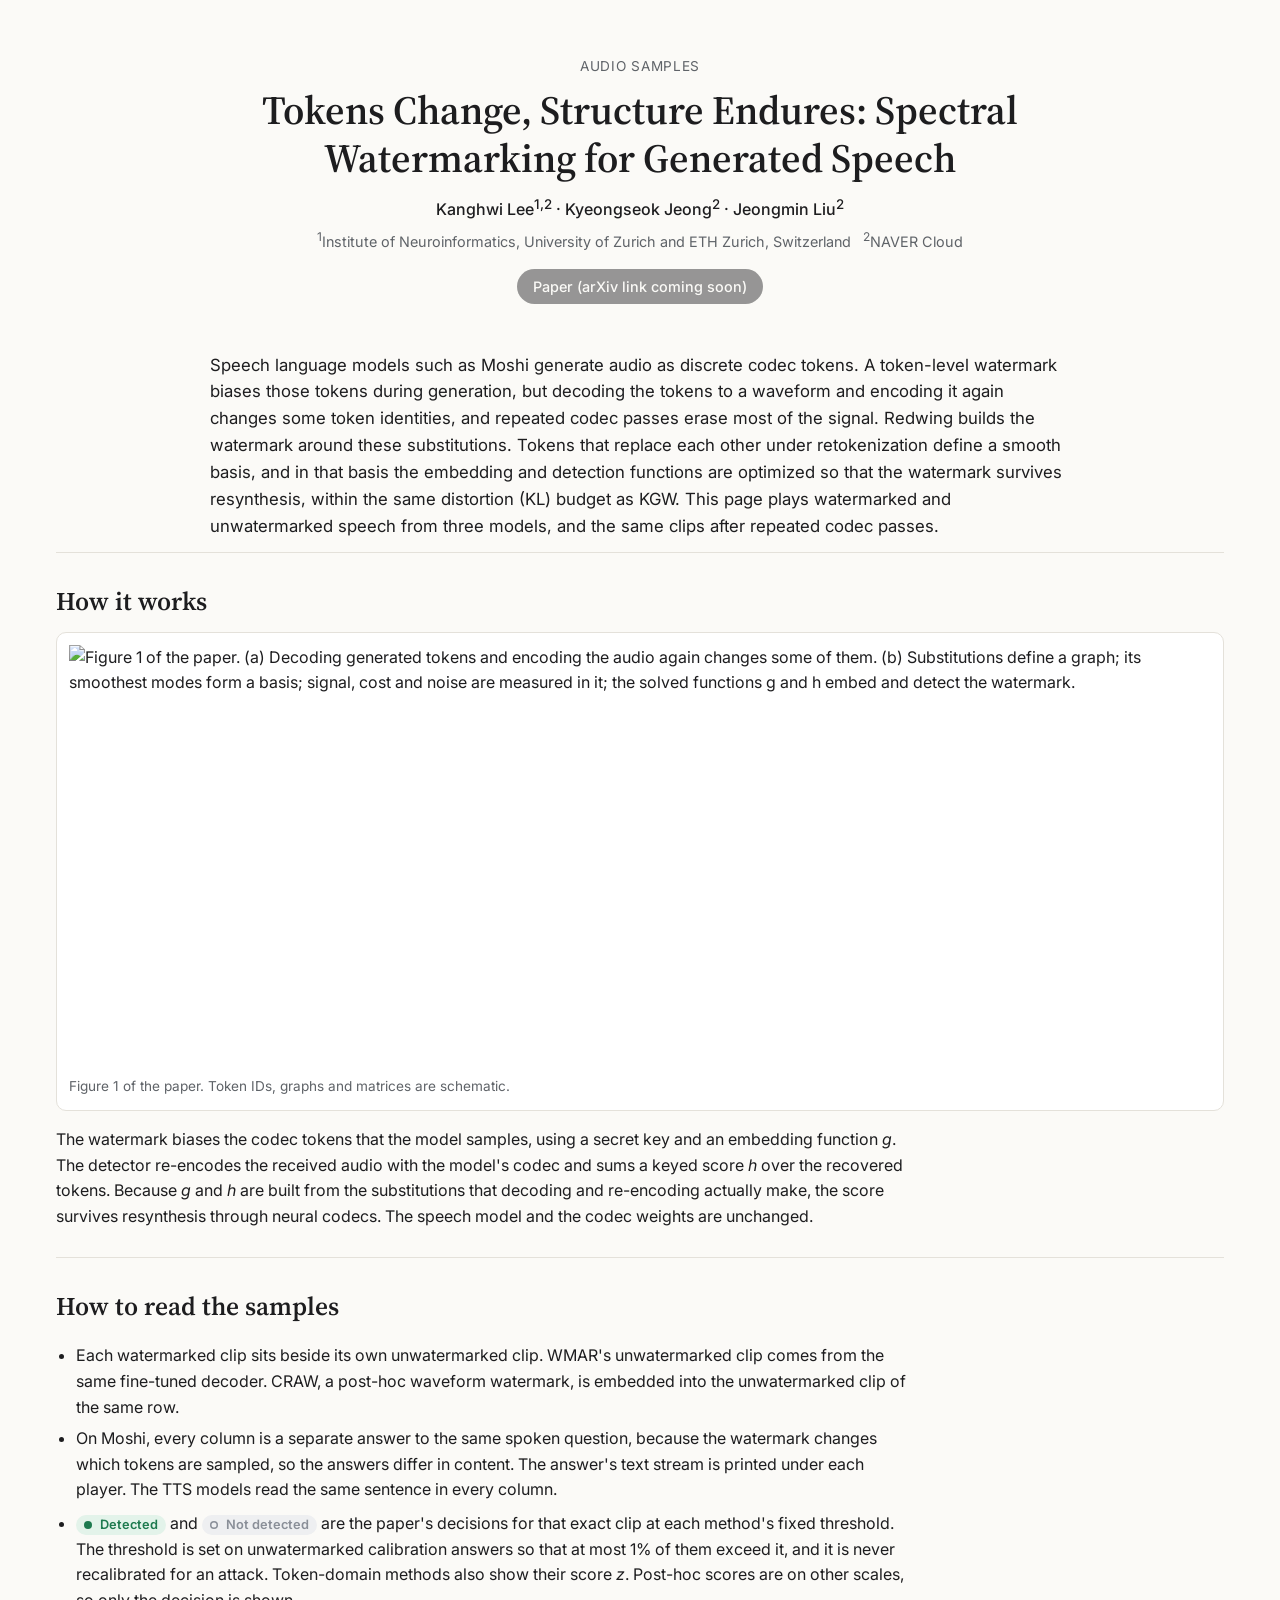
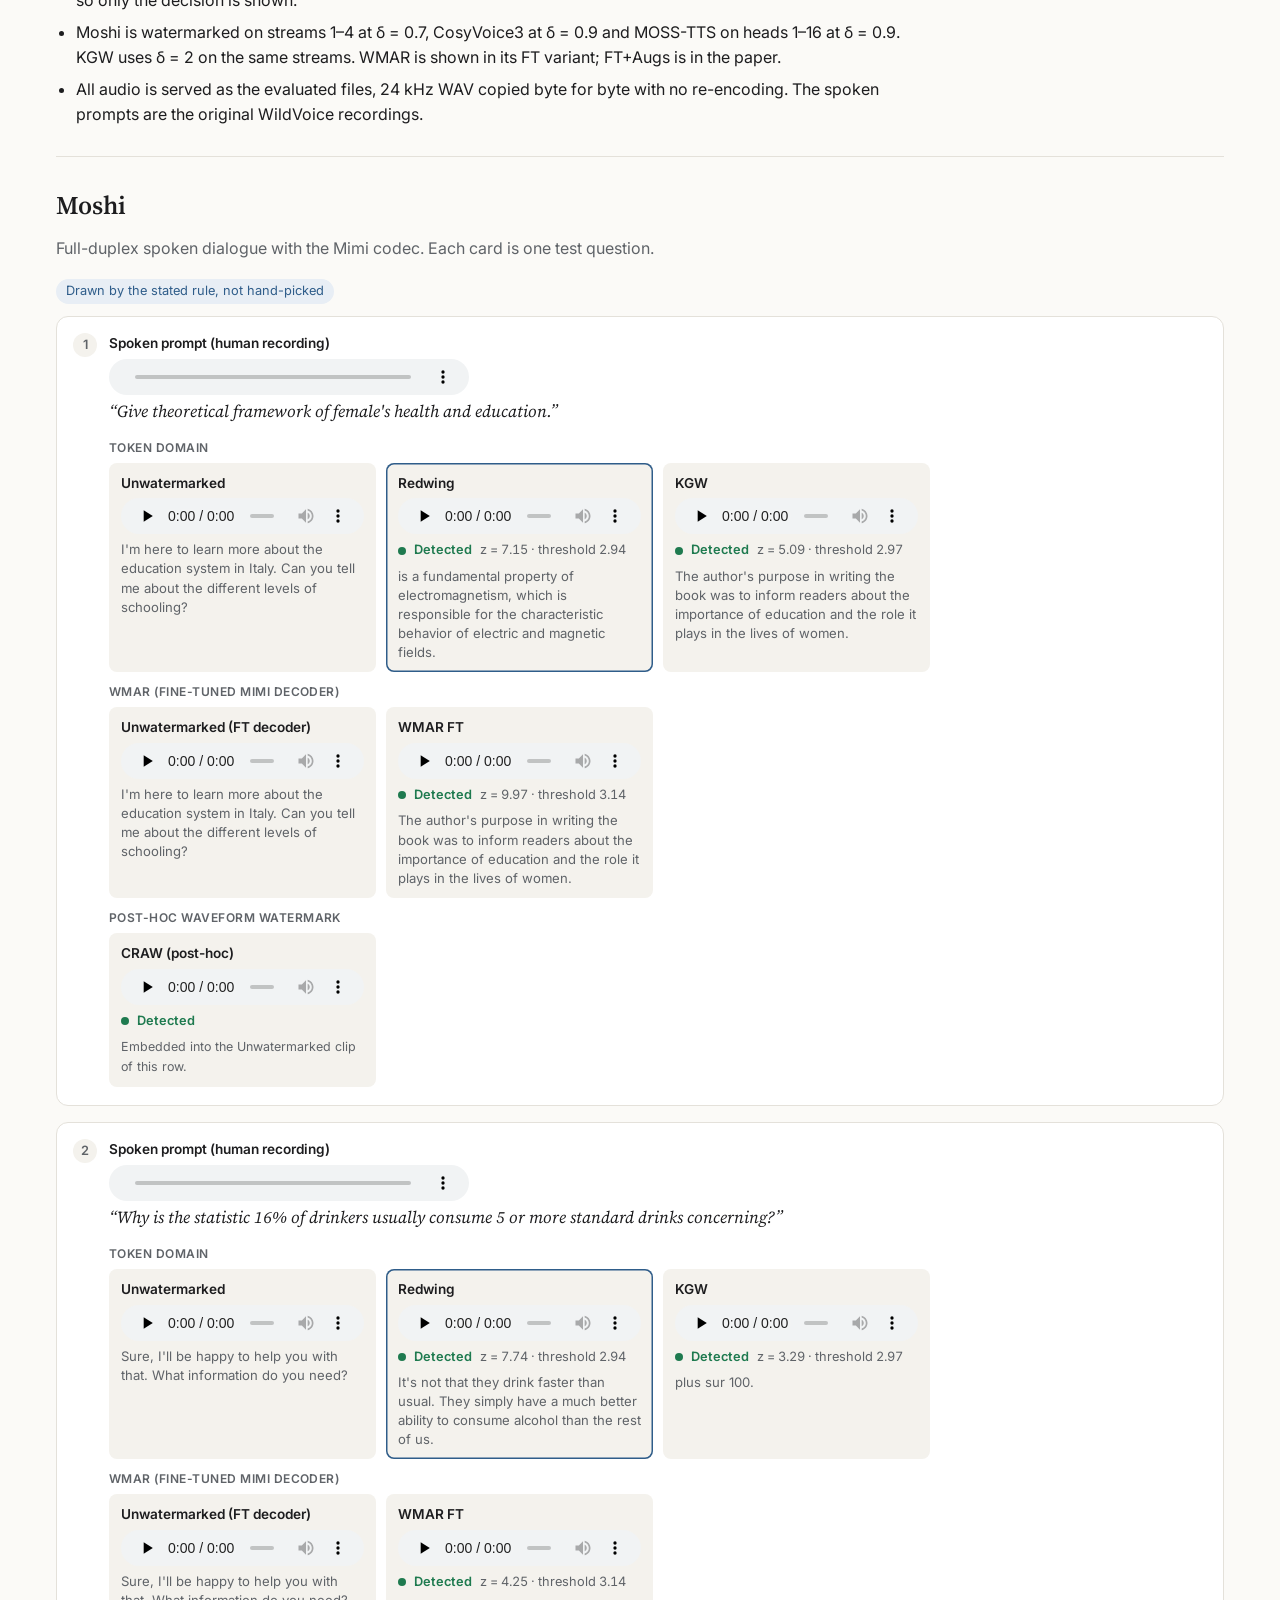
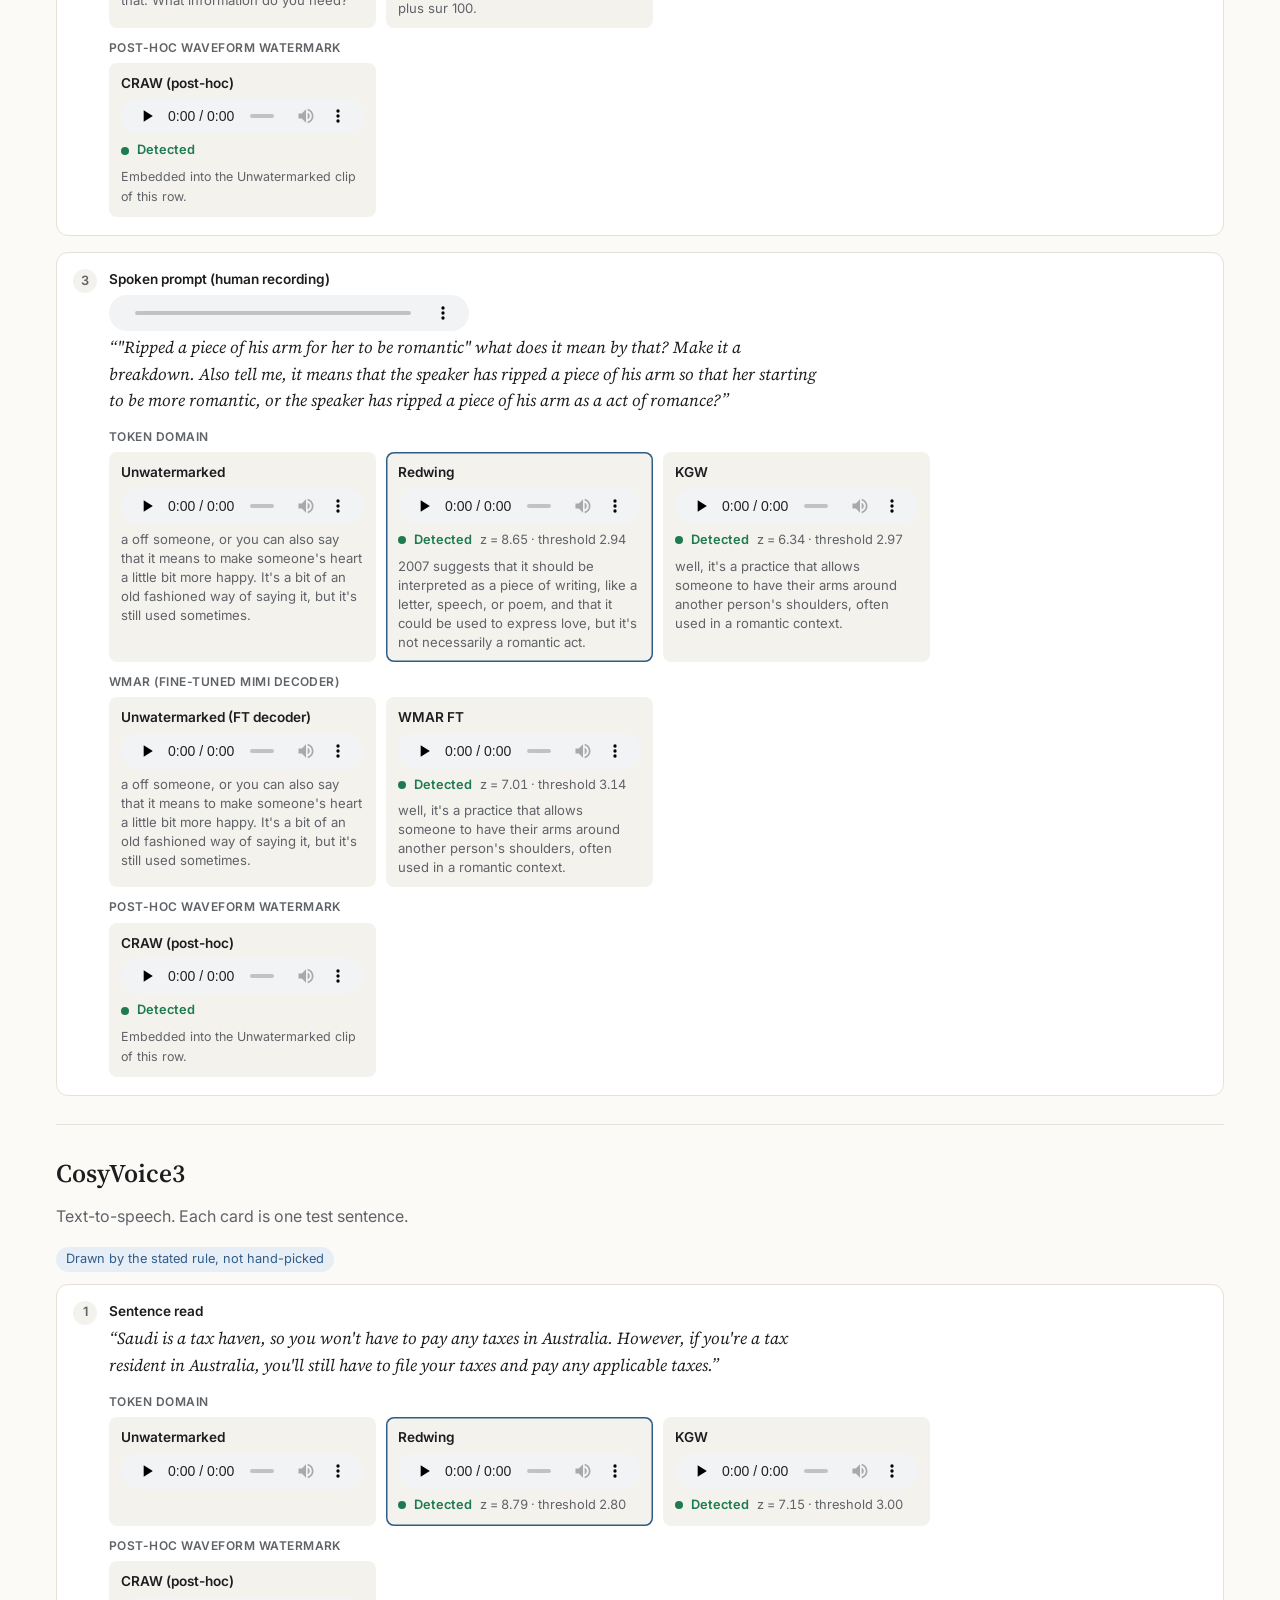
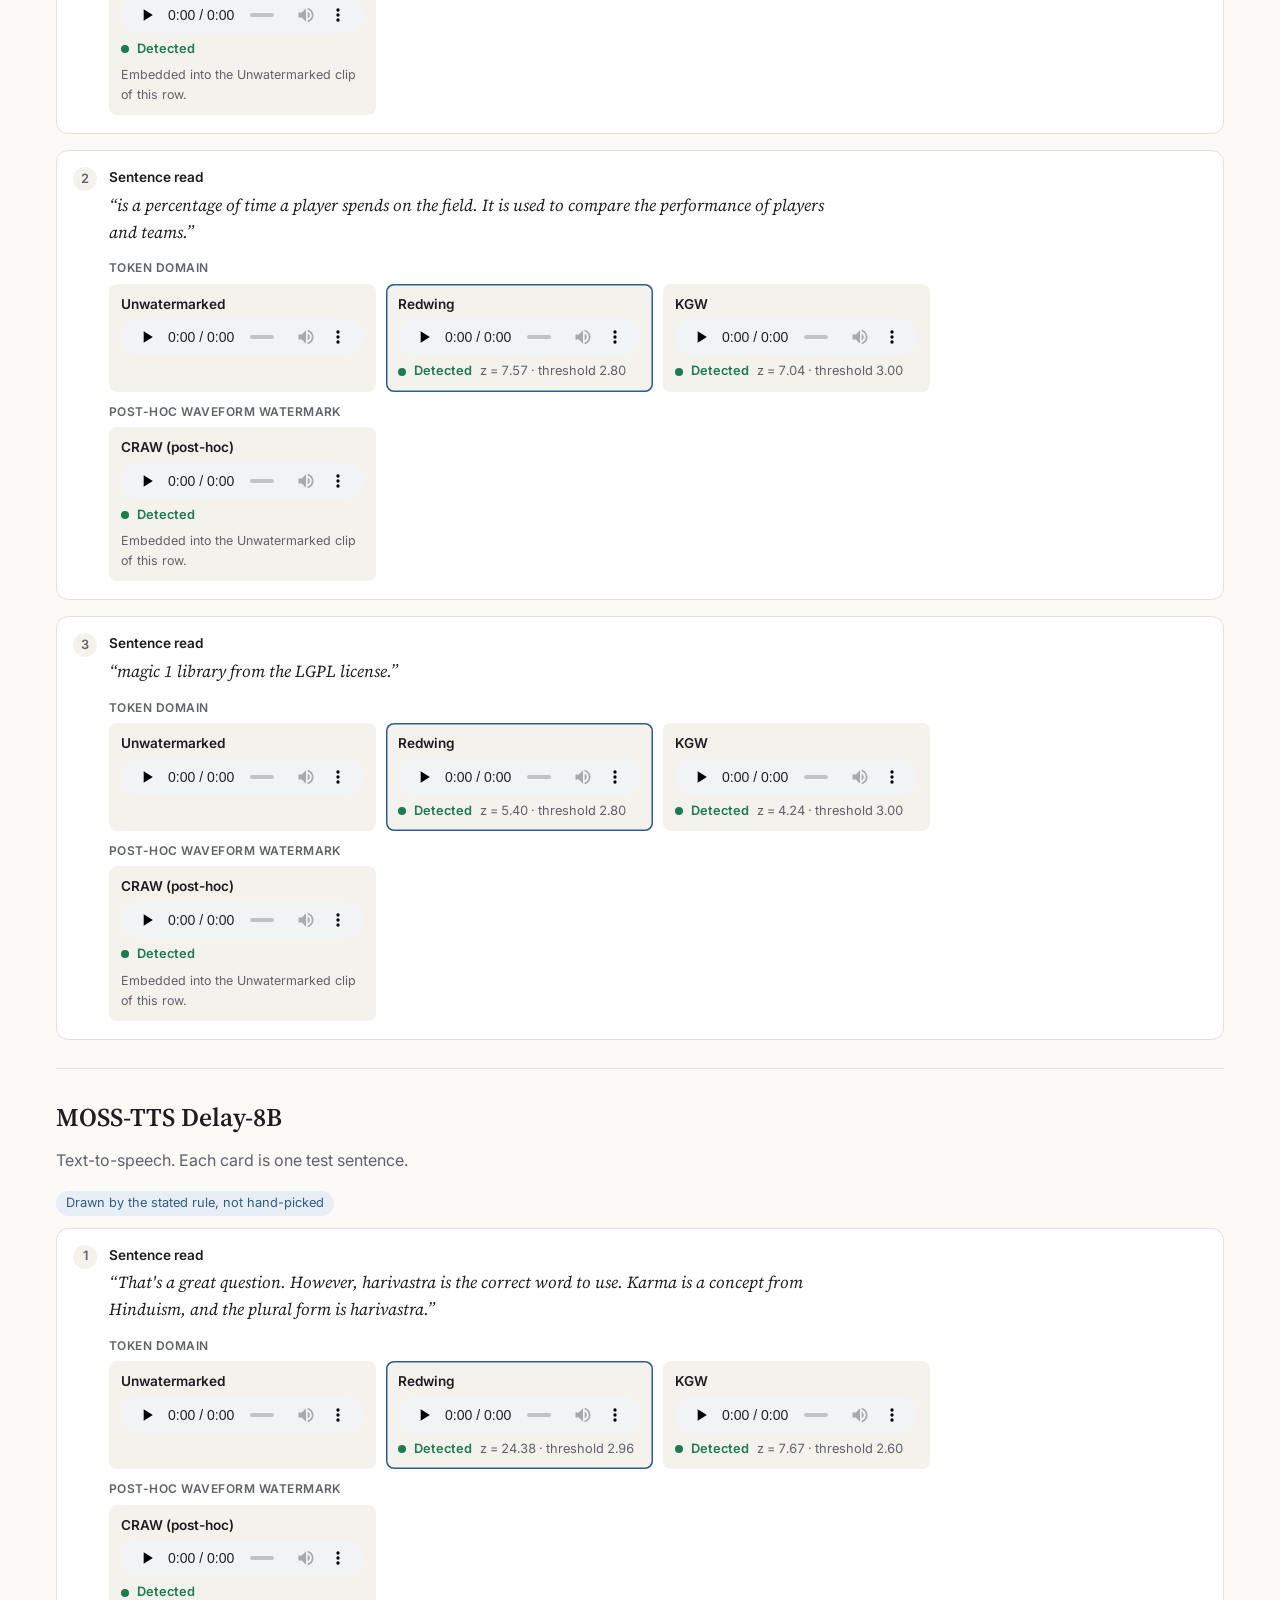
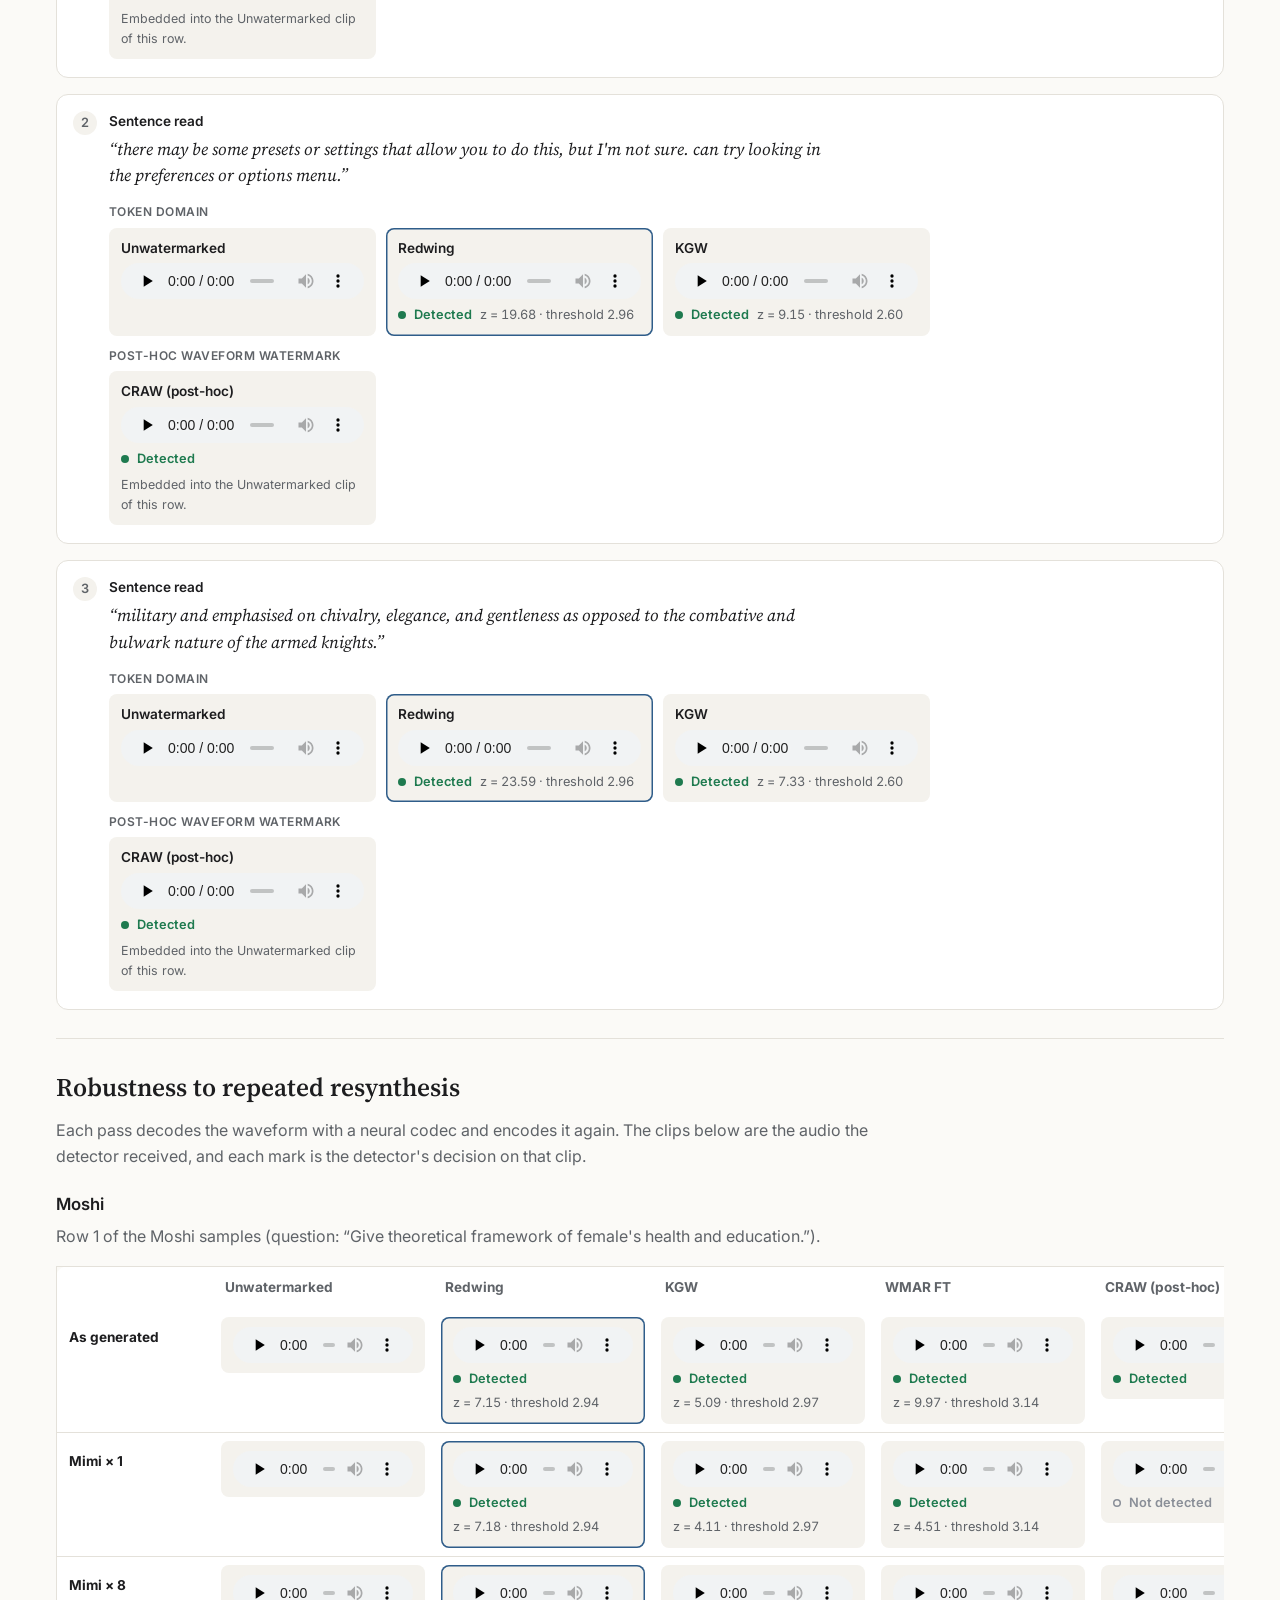
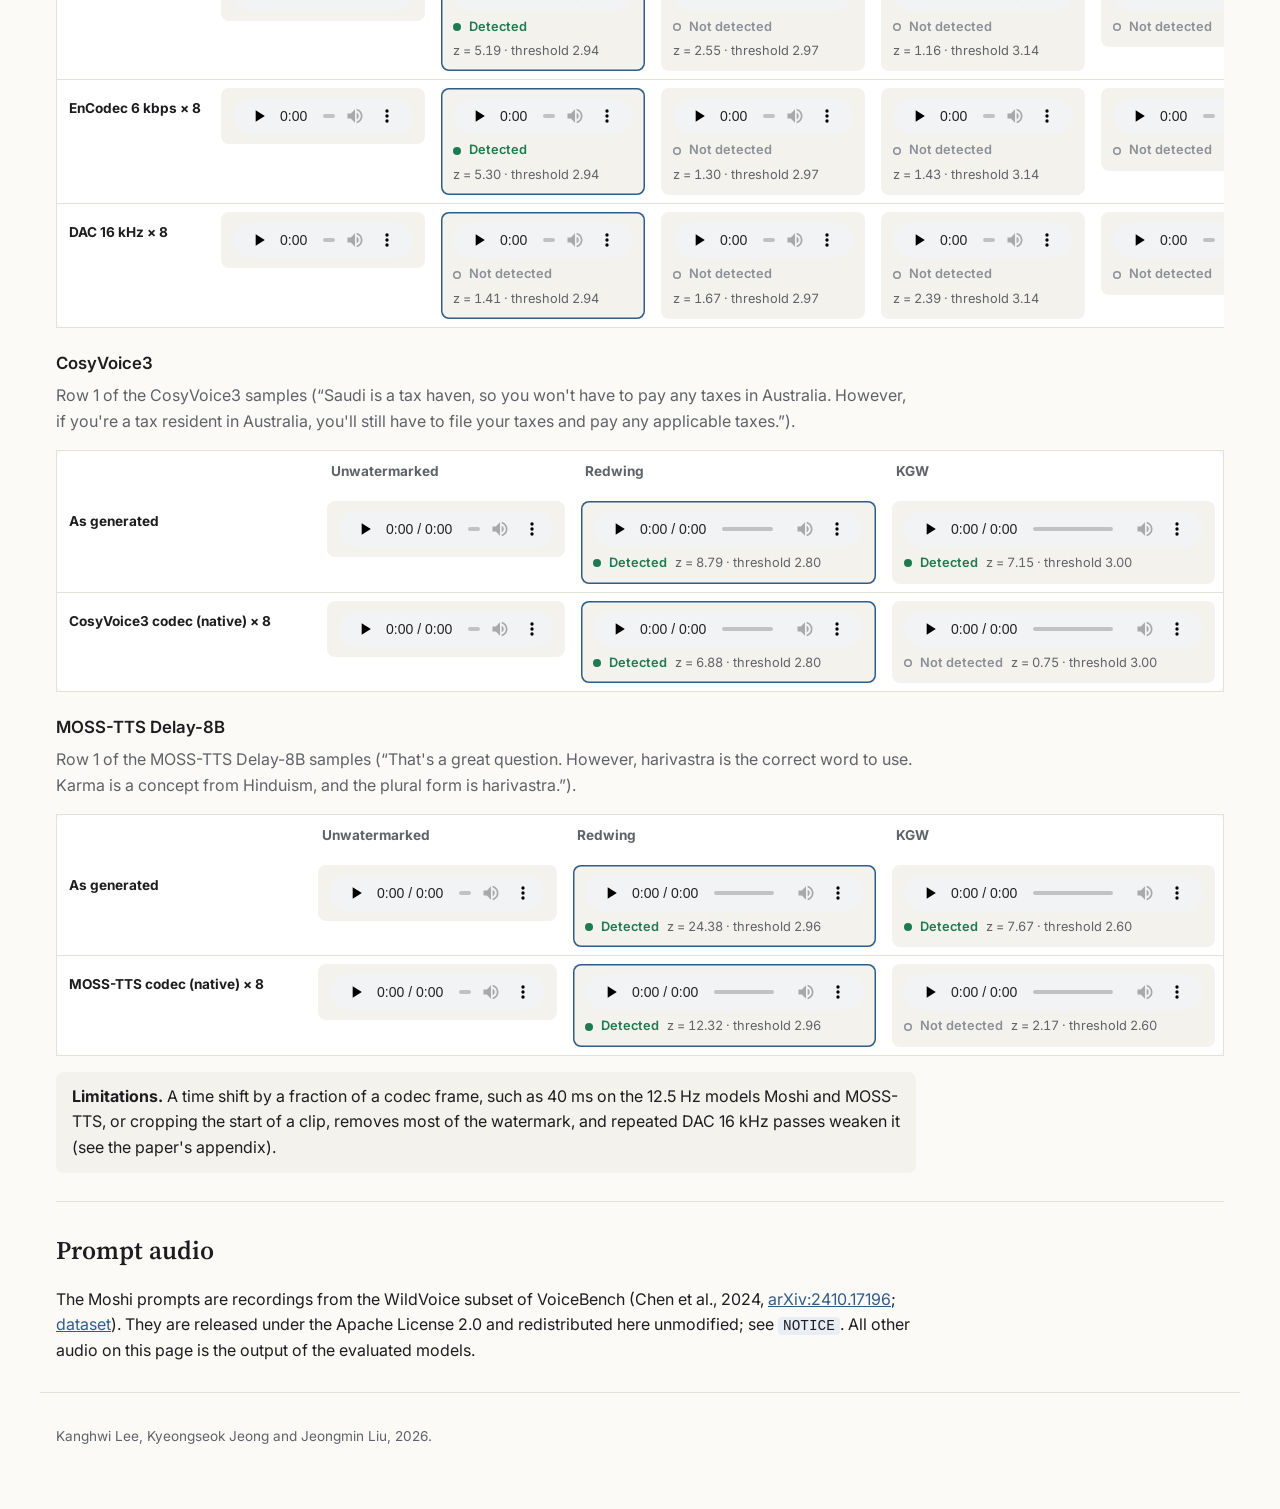
==== index.html @ fb4c5d81 "Add files via upload" ====
<!DOCTYPE html>
<html lang="en">
<head>
<meta charset="utf-8">
<meta name="viewport" content="width=device-width, initial-scale=1">
<title>Redwing Audio Samples</title>
<meta name="description" content="Audio samples for Redwing, a token-level watermark for generated speech that survives retokenization.">
<link rel="preconnect" href="https://fonts.googleapis.com">
<link href="https://fonts.googleapis.com/css2?family=Source+Serif+4:opsz,wght@8..60,400;8..60,600&family=Inter:wght@400;500;600&display=swap" rel="stylesheet">
<link rel="stylesheet" href="style.css">
</head>
<body>
<header class="hero">
  <p class="venue">Audio samples</p>
  <h1>Tokens Change, Structure Endures: Spectral Watermarking for Generated Speech</h1>
  <p class="authors">Kanghwi Lee<sup>1,2</sup> · Kyeongseok Jeong<sup>2</sup> · Jeongmin Liu<sup>2</sup></p>
  <p class="affil"><sup>1</sup>Institute of Neuroinformatics, University of Zurich and ETH Zurich, Switzerland &nbsp; <sup>2</sup>NAVER Cloud</p>
  <nav class="links"><span class="btn disabled">Paper (arXiv link coming soon)</span></nav>
</header>

<main>
<section id="summary">
  <p class="summary">Speech language models such as Moshi generate audio as discrete codec tokens. A token-level watermark
  biases those tokens during generation, but decoding the tokens to a waveform and encoding it again changes some token
  identities, and repeated codec passes erase most of the signal. Redwing builds the watermark around these
  substitutions. Tokens that replace each other under retokenization define a smooth basis, and in that basis the embedding
  and detection functions are optimized so that the watermark survives resynthesis, within the same distortion (KL) budget as KGW.
  This page plays watermarked and unwatermarked speech from three models, and the same clips after repeated codec passes.</p>
</section>

<section id="how">
  <h2>How it works</h2>
  <figure class="fig">
    <img src="assets/overview.png" alt="Figure 1 of the paper. (a) Decoding generated tokens and encoding the audio again changes some of them. (b) Substitutions define a graph; its smoothest modes form a basis; signal, cost and noise are measured in it; the solved functions g and h embed and detect the watermark." width="2200" height="820">
    <figcaption>Figure 1 of the paper. Token IDs, graphs and matrices are schematic.</figcaption>
  </figure>
  <p>The watermark biases the codec tokens that the model samples, using a secret key and an embedding function <i>g</i>. The
  detector re-encodes the received audio with the model's codec and sums a keyed score <i>h</i> over the recovered tokens.
  Because <i>g</i> and <i>h</i> are built from the substitutions that decoding and re-encoding actually make, the score
  survives resynthesis through neural codecs. The speech model and the codec weights are unchanged.</p>
</section>

<section id="listen">
  <h2>How to read the samples</h2>
  <ul class="notes">
    <li>Each watermarked clip sits beside its own unwatermarked clip. WMAR's unwatermarked clip comes from the same
      fine-tuned decoder. CRAW, a post-hoc waveform watermark, is embedded into the unwatermarked clip of the same row.</li>
    <li>On Moshi, every column is a separate answer to the same spoken question, because the watermark changes which tokens
      are sampled, so the answers differ in content. The answer's text stream is printed under each player. The TTS models
      read the same sentence in every column.</li>
    <li><span class="mark yes inline"><span class="dot"></span>Detected</span> and
      <span class="mark no inline"><span class="dot"></span>Not detected</span> are the paper's decisions for that exact
      clip at each method's fixed threshold. The threshold is set on unwatermarked calibration answers so that at most 1% of
      them exceed it, and it is never recalibrated for an attack. Token-domain methods also show their score <i>z</i>.
      Post-hoc scores are on other scales, so only the decision is shown.</li>
    <li>Moshi is watermarked on streams 1–4 at δ = 0.7, CosyVoice3 at δ = 0.9 and MOSS-TTS on heads 1–16 at δ = 0.9. KGW
      uses δ = 2 on the same streams. WMAR is shown in its FT variant; FT+Augs is in the paper.</li>
    <li>All audio is served as the evaluated files, 24 kHz WAV copied byte for byte with no re-encoding. The spoken prompts
      are the original WildVoice recordings.</li>
  </ul>
</section>

<section id="moshi">
  <h2>Moshi</h2>
  <p class="lede">Full-duplex spoken dialogue with the Mimi codec. Each card is one test question.</p>
  <span class="pick">Drawn by the stated rule, not hand-picked</span><article class="card"><div class="rowno">1</div><div class="prompt"><div class="lab">Spoken prompt (human recording)</div><audio controls preload="none" src="audio/prompts/wildvoice_0955.wav"></audio><p class="q">“Give theoretical framework of female&#x27;s health and education.”</p></div><div class="group"><div class="gname">Token domain</div><div class="tiles"><div class="tile null"><div class="lab">Unwatermarked</div><audio controls preload="none" src="audio/moshi/wildvoice_0955/clean/null.wav"></audio><p class="said">I&#x27;m here to learn more about the education system in Italy. Can you tell me about the different levels of schooling?</p></div><div class="tile ours"><div class="lab">Redwing</div><audio controls preload="none" src="audio/moshi/wildvoice_0955/clean/ours.wav"></audio><div class="mark yes"><span class="dot"></span>Detected<span class="z">z = 7.15 · threshold 2.94</span></div><p class="said">is a fundamental property of electromagnetism, which is responsible for the characteristic behavior of electric and magnetic fields.</p></div><div class="tile kgw"><div class="lab">KGW</div><audio controls preload="none" src="audio/moshi/wildvoice_0955/clean/kgw.wav"></audio><div class="mark yes"><span class="dot"></span>Detected<span class="z">z = 5.09 · threshold 2.97</span></div><p class="said">The author&#x27;s purpose in writing the book was to inform readers about the importance of education and the role it plays in the lives of women.</p></div></div></div><div class="group"><div class="gname">WMAR (fine-tuned Mimi decoder)</div><div class="tiles"><div class="tile null_wmar"><div class="lab">Unwatermarked (FT decoder)</div><audio controls preload="none" src="audio/moshi/wildvoice_0955/clean/null_wmar.wav"></audio><p class="said">I&#x27;m here to learn more about the education system in Italy. Can you tell me about the different levels of schooling?</p></div><div class="tile wmar"><div class="lab">WMAR FT</div><audio controls preload="none" src="audio/moshi/wildvoice_0955/clean/wmar.wav"></audio><div class="mark yes"><span class="dot"></span>Detected<span class="z">z = 9.97 · threshold 3.14</span></div><p class="said">The author&#x27;s purpose in writing the book was to inform readers about the importance of education and the role it plays in the lives of women.</p></div></div></div><div class="group"><div class="gname">Post-hoc waveform watermark</div><div class="tiles"><div class="tile craw"><div class="lab">CRAW (post-hoc)</div><audio controls preload="none" src="audio/moshi/wildvoice_0955/clean/craw.wav"></audio><div class="mark yes"><span class="dot"></span>Detected</div><p class="note">Embedded into the Unwatermarked clip of this row.</p></div></div></div></article><article class="card"><div class="rowno">2</div><div class="prompt"><div class="lab">Spoken prompt (human recording)</div><audio controls preload="none" src="audio/prompts/wildvoice_0866.wav"></audio><p class="q">“Why is the statistic 16% of drinkers usually consume 5 or more standard drinks concerning?”</p></div><div class="group"><div class="gname">Token domain</div><div class="tiles"><div class="tile null"><div class="lab">Unwatermarked</div><audio controls preload="none" src="audio/moshi/wildvoice_0866/clean/null.wav"></audio><p class="said">Sure, I&#x27;ll be happy to help you with that. What information do you need?</p></div><div class="tile ours"><div class="lab">Redwing</div><audio controls preload="none" src="audio/moshi/wildvoice_0866/clean/ours.wav"></audio><div class="mark yes"><span class="dot"></span>Detected<span class="z">z = 7.74 · threshold 2.94</span></div><p class="said">It&#x27;s not that they drink faster than usual. They simply have a much better ability to consume alcohol than the rest of us.</p></div><div class="tile kgw"><div class="lab">KGW</div><audio controls preload="none" src="audio/moshi/wildvoice_0866/clean/kgw.wav"></audio><div class="mark yes"><span class="dot"></span>Detected<span class="z">z = 3.29 · threshold 2.97</span></div><p class="said">plus sur 100.</p></div></div></div><div class="group"><div class="gname">WMAR (fine-tuned Mimi decoder)</div><div class="tiles"><div class="tile null_wmar"><div class="lab">Unwatermarked (FT decoder)</div><audio controls preload="none" src="audio/moshi/wildvoice_0866/clean/null_wmar.wav"></audio><p class="said">Sure, I&#x27;ll be happy to help you with that. What information do you need?</p></div><div class="tile wmar"><div class="lab">WMAR FT</div><audio controls preload="none" src="audio/moshi/wildvoice_0866/clean/wmar.wav"></audio><div class="mark yes"><span class="dot"></span>Detected<span class="z">z = 4.25 · threshold 3.14</span></div><p class="said">plus sur 100.</p></div></div></div><div class="group"><div class="gname">Post-hoc waveform watermark</div><div class="tiles"><div class="tile craw"><div class="lab">CRAW (post-hoc)</div><audio controls preload="none" src="audio/moshi/wildvoice_0866/clean/craw.wav"></audio><div class="mark yes"><span class="dot"></span>Detected</div><p class="note">Embedded into the Unwatermarked clip of this row.</p></div></div></div></article><article class="card"><div class="rowno">3</div><div class="prompt"><div class="lab">Spoken prompt (human recording)</div><audio controls preload="none" src="audio/prompts/wildvoice_0988.wav"></audio><p class="q">“&quot;Ripped a piece of his arm for her to be romantic&quot; what does it mean by that? Make it a breakdown. Also tell me, it means that the speaker has ripped a piece of his arm so that her starting to be more romantic, or the speaker has ripped a piece of his arm as a act of romance?”</p></div><div class="group"><div class="gname">Token domain</div><div class="tiles"><div class="tile null"><div class="lab">Unwatermarked</div><audio controls preload="none" src="audio/moshi/wildvoice_0988/clean/null.wav"></audio><p class="said">a off someone, or you can also say that it means to make someone&#x27;s heart a little bit more happy. It&#x27;s a bit of an old fashioned way of saying it, but it&#x27;s still used sometimes.</p></div><div class="tile ours"><div class="lab">Redwing</div><audio controls preload="none" src="audio/moshi/wildvoice_0988/clean/ours.wav"></audio><div class="mark yes"><span class="dot"></span>Detected<span class="z">z = 8.65 · threshold 2.94</span></div><p class="said">2007 suggests that it should be interpreted as a piece of writing, like a letter, speech, or poem, and that it could be used to express love, but it&#x27;s not necessarily a romantic act.</p></div><div class="tile kgw"><div class="lab">KGW</div><audio controls preload="none" src="audio/moshi/wildvoice_0988/clean/kgw.wav"></audio><div class="mark yes"><span class="dot"></span>Detected<span class="z">z = 6.34 · threshold 2.97</span></div><p class="said">well, it&#x27;s a practice that allows someone to have their arms around another person&#x27;s shoulders, often used in a romantic context.</p></div></div></div><div class="group"><div class="gname">WMAR (fine-tuned Mimi decoder)</div><div class="tiles"><div class="tile null_wmar"><div class="lab">Unwatermarked (FT decoder)</div><audio controls preload="none" src="audio/moshi/wildvoice_0988/clean/null_wmar.wav"></audio><p class="said">a off someone, or you can also say that it means to make someone&#x27;s heart a little bit more happy. It&#x27;s a bit of an old fashioned way of saying it, but it&#x27;s still used sometimes.</p></div><div class="tile wmar"><div class="lab">WMAR FT</div><audio controls preload="none" src="audio/moshi/wildvoice_0988/clean/wmar.wav"></audio><div class="mark yes"><span class="dot"></span>Detected<span class="z">z = 7.01 · threshold 3.14</span></div><p class="said">well, it&#x27;s a practice that allows someone to have their arms around another person&#x27;s shoulders, often used in a romantic context.</p></div></div></div><div class="group"><div class="gname">Post-hoc waveform watermark</div><div class="tiles"><div class="tile craw"><div class="lab">CRAW (post-hoc)</div><audio controls preload="none" src="audio/moshi/wildvoice_0988/clean/craw.wav"></audio><div class="mark yes"><span class="dot"></span>Detected</div><p class="note">Embedded into the Unwatermarked clip of this row.</p></div></div></div></article>
</section>

<section id="cosy">
  <h2>CosyVoice3</h2>
  <p class="lede">Text-to-speech. Each card is one test sentence.</p>
  <span class="pick">Drawn by the stated rule, not hand-picked</span><article class="card"><div class="rowno">1</div><div class="prompt"><div class="lab">Sentence read</div><p class="q">“Saudi is a tax haven, so you won&#x27;t have to pay any taxes in Australia. However, if you&#x27;re a tax resident in Australia, you&#x27;ll still have to file your taxes and pay any applicable taxes.”</p></div><div class="group"><div class="gname">Token domain</div><div class="tiles"><div class="tile null"><div class="lab">Unwatermarked</div><audio controls preload="none" src="audio/cosyvoice3/text_eval_00909/clean/null.wav"></audio></div><div class="tile ours"><div class="lab">Redwing</div><audio controls preload="none" src="audio/cosyvoice3/text_eval_00909/clean/ours.wav"></audio><div class="mark yes"><span class="dot"></span>Detected<span class="z">z = 8.79 · threshold 2.80</span></div></div><div class="tile kgw"><div class="lab">KGW</div><audio controls preload="none" src="audio/cosyvoice3/text_eval_00909/clean/kgw.wav"></audio><div class="mark yes"><span class="dot"></span>Detected<span class="z">z = 7.15 · threshold 3.00</span></div></div></div></div><div class="group"><div class="gname">Post-hoc waveform watermark</div><div class="tiles"><div class="tile craw"><div class="lab">CRAW (post-hoc)</div><audio controls preload="none" src="audio/cosyvoice3/text_eval_00909/clean/craw.wav"></audio><div class="mark yes"><span class="dot"></span>Detected</div><p class="note">Embedded into the Unwatermarked clip of this row.</p></div></div></div></article><article class="card"><div class="rowno">2</div><div class="prompt"><div class="lab">Sentence read</div><p class="q">“is a percentage of time a player spends on the field. It is used to compare the performance of players and teams.”</p></div><div class="group"><div class="gname">Token domain</div><div class="tiles"><div class="tile null"><div class="lab">Unwatermarked</div><audio controls preload="none" src="audio/cosyvoice3/text_eval_00122/clean/null.wav"></audio></div><div class="tile ours"><div class="lab">Redwing</div><audio controls preload="none" src="audio/cosyvoice3/text_eval_00122/clean/ours.wav"></audio><div class="mark yes"><span class="dot"></span>Detected<span class="z">z = 7.57 · threshold 2.80</span></div></div><div class="tile kgw"><div class="lab">KGW</div><audio controls preload="none" src="audio/cosyvoice3/text_eval_00122/clean/kgw.wav"></audio><div class="mark yes"><span class="dot"></span>Detected<span class="z">z = 7.04 · threshold 3.00</span></div></div></div></div><div class="group"><div class="gname">Post-hoc waveform watermark</div><div class="tiles"><div class="tile craw"><div class="lab">CRAW (post-hoc)</div><audio controls preload="none" src="audio/cosyvoice3/text_eval_00122/clean/craw.wav"></audio><div class="mark yes"><span class="dot"></span>Detected</div><p class="note">Embedded into the Unwatermarked clip of this row.</p></div></div></div></article><article class="card"><div class="rowno">3</div><div class="prompt"><div class="lab">Sentence read</div><p class="q">“magic 1 library from the LGPL license.”</p></div><div class="group"><div class="gname">Token domain</div><div class="tiles"><div class="tile null"><div class="lab">Unwatermarked</div><audio controls preload="none" src="audio/cosyvoice3/text_eval_00899/clean/null.wav"></audio></div><div class="tile ours"><div class="lab">Redwing</div><audio controls preload="none" src="audio/cosyvoice3/text_eval_00899/clean/ours.wav"></audio><div class="mark yes"><span class="dot"></span>Detected<span class="z">z = 5.40 · threshold 2.80</span></div></div><div class="tile kgw"><div class="lab">KGW</div><audio controls preload="none" src="audio/cosyvoice3/text_eval_00899/clean/kgw.wav"></audio><div class="mark yes"><span class="dot"></span>Detected<span class="z">z = 4.24 · threshold 3.00</span></div></div></div></div><div class="group"><div class="gname">Post-hoc waveform watermark</div><div class="tiles"><div class="tile craw"><div class="lab">CRAW (post-hoc)</div><audio controls preload="none" src="audio/cosyvoice3/text_eval_00899/clean/craw.wav"></audio><div class="mark yes"><span class="dot"></span>Detected</div><p class="note">Embedded into the Unwatermarked clip of this row.</p></div></div></div></article>
</section>

<section id="moss">
  <h2>MOSS-TTS Delay-8B</h2>
  <p class="lede">Text-to-speech. Each card is one test sentence.</p>
  <span class="pick">Drawn by the stated rule, not hand-picked</span><article class="card"><div class="rowno">1</div><div class="prompt"><div class="lab">Sentence read</div><p class="q">“That&#x27;s a great question. However, harivastra is the correct word to use. Karma is a concept from Hinduism, and the plural form is harivastra.”</p></div><div class="group"><div class="gname">Token domain</div><div class="tiles"><div class="tile null"><div class="lab">Unwatermarked</div><audio controls preload="none" src="audio/moss/text_eval_00434/clean/null.wav"></audio></div><div class="tile ours"><div class="lab">Redwing</div><audio controls preload="none" src="audio/moss/text_eval_00434/clean/ours.wav"></audio><div class="mark yes"><span class="dot"></span>Detected<span class="z">z = 24.38 · threshold 2.96</span></div></div><div class="tile kgw"><div class="lab">KGW</div><audio controls preload="none" src="audio/moss/text_eval_00434/clean/kgw.wav"></audio><div class="mark yes"><span class="dot"></span>Detected<span class="z">z = 7.67 · threshold 2.60</span></div></div></div></div><div class="group"><div class="gname">Post-hoc waveform watermark</div><div class="tiles"><div class="tile craw"><div class="lab">CRAW (post-hoc)</div><audio controls preload="none" src="audio/moss/text_eval_00434/clean/craw.wav"></audio><div class="mark yes"><span class="dot"></span>Detected</div><p class="note">Embedded into the Unwatermarked clip of this row.</p></div></div></div></article><article class="card"><div class="rowno">2</div><div class="prompt"><div class="lab">Sentence read</div><p class="q">“there may be some presets or settings that allow you to do this, but I&#x27;m not sure. can try looking in the preferences or options menu.”</p></div><div class="group"><div class="gname">Token domain</div><div class="tiles"><div class="tile null"><div class="lab">Unwatermarked</div><audio controls preload="none" src="audio/moss/text_eval_00466/clean/null.wav"></audio></div><div class="tile ours"><div class="lab">Redwing</div><audio controls preload="none" src="audio/moss/text_eval_00466/clean/ours.wav"></audio><div class="mark yes"><span class="dot"></span>Detected<span class="z">z = 19.68 · threshold 2.96</span></div></div><div class="tile kgw"><div class="lab">KGW</div><audio controls preload="none" src="audio/moss/text_eval_00466/clean/kgw.wav"></audio><div class="mark yes"><span class="dot"></span>Detected<span class="z">z = 9.15 · threshold 2.60</span></div></div></div></div><div class="group"><div class="gname">Post-hoc waveform watermark</div><div class="tiles"><div class="tile craw"><div class="lab">CRAW (post-hoc)</div><audio controls preload="none" src="audio/moss/text_eval_00466/clean/craw.wav"></audio><div class="mark yes"><span class="dot"></span>Detected</div><p class="note">Embedded into the Unwatermarked clip of this row.</p></div></div></div></article><article class="card"><div class="rowno">3</div><div class="prompt"><div class="lab">Sentence read</div><p class="q">“military and emphasised on chivalry, elegance, and gentleness as opposed to the combative and bulwark nature of the armed knights.”</p></div><div class="group"><div class="gname">Token domain</div><div class="tiles"><div class="tile null"><div class="lab">Unwatermarked</div><audio controls preload="none" src="audio/moss/text_eval_00392/clean/null.wav"></audio></div><div class="tile ours"><div class="lab">Redwing</div><audio controls preload="none" src="audio/moss/text_eval_00392/clean/ours.wav"></audio><div class="mark yes"><span class="dot"></span>Detected<span class="z">z = 23.59 · threshold 2.96</span></div></div><div class="tile kgw"><div class="lab">KGW</div><audio controls preload="none" src="audio/moss/text_eval_00392/clean/kgw.wav"></audio><div class="mark yes"><span class="dot"></span>Detected<span class="z">z = 7.33 · threshold 2.60</span></div></div></div></div><div class="group"><div class="gname">Post-hoc waveform watermark</div><div class="tiles"><div class="tile craw"><div class="lab">CRAW (post-hoc)</div><audio controls preload="none" src="audio/moss/text_eval_00392/clean/craw.wav"></audio><div class="mark yes"><span class="dot"></span>Detected</div><p class="note">Embedded into the Unwatermarked clip of this row.</p></div></div></div></article>
</section>

<section id="robust">
  <h2>Robustness to repeated resynthesis</h2>
  <p class="lede">Each pass decodes the waveform with a neural codec and encodes it again. The clips below are the audio the
  detector received, and each mark is the detector's decision on that clip.</p>
  <h3>Moshi</h3>
  <p class="lede">Row 1 of the Moshi samples (question: “Give theoretical framework of female&#x27;s health and education.”).</p><div class="scroll"><table class="robust"><thead><tr><th></th><th>Unwatermarked</th><th>Redwing</th><th>KGW</th><th>WMAR FT</th><th>CRAW (post-hoc)</th></tr></thead><tbody><tr><th class='cond'>As generated</th><td><div class="tile null"><div class="lab">Unwatermarked</div><audio controls preload="none" src="audio/robust_moshi/wildvoice_0955/clean/null.wav"></audio></div></td><td><div class="tile ours"><div class="lab">Redwing</div><audio controls preload="none" src="audio/robust_moshi/wildvoice_0955/clean/ours.wav"></audio><div class="mark yes"><span class="dot"></span>Detected<span class="z">z = 7.15 · threshold 2.94</span></div></div></td><td><div class="tile kgw"><div class="lab">KGW</div><audio controls preload="none" src="audio/robust_moshi/wildvoice_0955/clean/kgw.wav"></audio><div class="mark yes"><span class="dot"></span>Detected<span class="z">z = 5.09 · threshold 2.97</span></div></div></td><td><div class="tile wmar"><div class="lab">WMAR FT</div><audio controls preload="none" src="audio/robust_moshi/wildvoice_0955/clean/wmar.wav"></audio><div class="mark yes"><span class="dot"></span>Detected<span class="z">z = 9.97 · threshold 3.14</span></div></div></td><td><div class="tile craw"><div class="lab">CRAW (post-hoc)</div><audio controls preload="none" src="audio/robust_moshi/wildvoice_0955/clean/craw.wav"></audio><div class="mark yes"><span class="dot"></span>Detected</div></div></td></tr><tr><th class='cond'>Mimi × 1</th><td><div class="tile null"><div class="lab">Unwatermarked</div><audio controls preload="none" src="audio/robust_moshi/wildvoice_0955/mimi_x1/null.wav"></audio></div></td><td><div class="tile ours"><div class="lab">Redwing</div><audio controls preload="none" src="audio/robust_moshi/wildvoice_0955/mimi_x1/ours.wav"></audio><div class="mark yes"><span class="dot"></span>Detected<span class="z">z = 7.18 · threshold 2.94</span></div></div></td><td><div class="tile kgw"><div class="lab">KGW</div><audio controls preload="none" src="audio/robust_moshi/wildvoice_0955/mimi_x1/kgw.wav"></audio><div class="mark yes"><span class="dot"></span>Detected<span class="z">z = 4.11 · threshold 2.97</span></div></div></td><td><div class="tile wmar"><div class="lab">WMAR FT</div><audio controls preload="none" src="audio/robust_moshi/wildvoice_0955/mimi_x1/wmar.wav"></audio><div class="mark yes"><span class="dot"></span>Detected<span class="z">z = 4.51 · threshold 3.14</span></div></div></td><td><div class="tile craw"><div class="lab">CRAW (post-hoc)</div><audio controls preload="none" src="audio/robust_moshi/wildvoice_0955/mimi_x1/craw.wav"></audio><div class="mark no"><span class="dot"></span>Not detected</div></div></td></tr><tr><th class='cond'>Mimi × 8</th><td><div class="tile null"><div class="lab">Unwatermarked</div><audio controls preload="none" src="audio/robust_moshi/wildvoice_0955/mimi_x8/null.wav"></audio></div></td><td><div class="tile ours"><div class="lab">Redwing</div><audio controls preload="none" src="audio/robust_moshi/wildvoice_0955/mimi_x8/ours.wav"></audio><div class="mark yes"><span class="dot"></span>Detected<span class="z">z = 5.19 · threshold 2.94</span></div></div></td><td><div class="tile kgw"><div class="lab">KGW</div><audio controls preload="none" src="audio/robust_moshi/wildvoice_0955/mimi_x8/kgw.wav"></audio><div class="mark no"><span class="dot"></span>Not detected<span class="z">z = 2.55 · threshold 2.97</span></div></div></td><td><div class="tile wmar"><div class="lab">WMAR FT</div><audio controls preload="none" src="audio/robust_moshi/wildvoice_0955/mimi_x8/wmar.wav"></audio><div class="mark no"><span class="dot"></span>Not detected<span class="z">z = 1.16 · threshold 3.14</span></div></div></td><td><div class="tile craw"><div class="lab">CRAW (post-hoc)</div><audio controls preload="none" src="audio/robust_moshi/wildvoice_0955/mimi_x8/craw.wav"></audio><div class="mark no"><span class="dot"></span>Not detected</div></div></td></tr><tr><th class='cond'>EnCodec 6 kbps × 8</th><td><div class="tile null"><div class="lab">Unwatermarked</div><audio controls preload="none" src="audio/robust_moshi/wildvoice_0955/encodec6k_x8/null.wav"></audio></div></td><td><div class="tile ours"><div class="lab">Redwing</div><audio controls preload="none" src="audio/robust_moshi/wildvoice_0955/encodec6k_x8/ours.wav"></audio><div class="mark yes"><span class="dot"></span>Detected<span class="z">z = 5.30 · threshold 2.94</span></div></div></td><td><div class="tile kgw"><div class="lab">KGW</div><audio controls preload="none" src="audio/robust_moshi/wildvoice_0955/encodec6k_x8/kgw.wav"></audio><div class="mark no"><span class="dot"></span>Not detected<span class="z">z = 1.30 · threshold 2.97</span></div></div></td><td><div class="tile wmar"><div class="lab">WMAR FT</div><audio controls preload="none" src="audio/robust_moshi/wildvoice_0955/encodec6k_x8/wmar.wav"></audio><div class="mark no"><span class="dot"></span>Not detected<span class="z">z = 1.43 · threshold 3.14</span></div></div></td><td><div class="tile craw"><div class="lab">CRAW (post-hoc)</div><audio controls preload="none" src="audio/robust_moshi/wildvoice_0955/encodec6k_x8/craw.wav"></audio><div class="mark no"><span class="dot"></span>Not detected</div></div></td></tr><tr><th class='cond'>DAC 16 kHz × 8</th><td><div class="tile null"><div class="lab">Unwatermarked</div><audio controls preload="none" src="audio/robust_moshi/wildvoice_0955/dac16_x8/null.wav"></audio></div></td><td><div class="tile ours"><div class="lab">Redwing</div><audio controls preload="none" src="audio/robust_moshi/wildvoice_0955/dac16_x8/ours.wav"></audio><div class="mark no"><span class="dot"></span>Not detected<span class="z">z = 1.41 · threshold 2.94</span></div></div></td><td><div class="tile kgw"><div class="lab">KGW</div><audio controls preload="none" src="audio/robust_moshi/wildvoice_0955/dac16_x8/kgw.wav"></audio><div class="mark no"><span class="dot"></span>Not detected<span class="z">z = 1.67 · threshold 2.97</span></div></div></td><td><div class="tile wmar"><div class="lab">WMAR FT</div><audio controls preload="none" src="audio/robust_moshi/wildvoice_0955/dac16_x8/wmar.wav"></audio><div class="mark no"><span class="dot"></span>Not detected<span class="z">z = 2.39 · threshold 3.14</span></div></div></td><td><div class="tile craw"><div class="lab">CRAW (post-hoc)</div><audio controls preload="none" src="audio/robust_moshi/wildvoice_0955/dac16_x8/craw.wav"></audio><div class="mark no"><span class="dot"></span>Not detected</div></div></td></tr></tbody></table></div>
  <h3>CosyVoice3</h3>
  <p class="lede">Row 1 of the CosyVoice3 samples (“Saudi is a tax haven, so you won&#x27;t have to pay any taxes in Australia. However, if you&#x27;re a tax resident in Australia, you&#x27;ll still have to file your taxes and pay any applicable taxes.”).</p><div class="scroll"><table class="robust"><thead><tr><th></th><th>Unwatermarked</th><th>Redwing</th><th>KGW</th></tr></thead><tbody><tr><th class='cond'>As generated</th><td><div class="tile null"><div class="lab">Unwatermarked</div><audio controls preload="none" src="audio/robust_cosyvoice3/text_eval_00909/clean/null.wav"></audio></div></td><td><div class="tile ours"><div class="lab">Redwing</div><audio controls preload="none" src="audio/robust_cosyvoice3/text_eval_00909/clean/ours.wav"></audio><div class="mark yes"><span class="dot"></span>Detected<span class="z">z = 8.79 · threshold 2.80</span></div></div></td><td><div class="tile kgw"><div class="lab">KGW</div><audio controls preload="none" src="audio/robust_cosyvoice3/text_eval_00909/clean/kgw.wav"></audio><div class="mark yes"><span class="dot"></span>Detected<span class="z">z = 7.15 · threshold 3.00</span></div></div></td></tr><tr><th class='cond'>CosyVoice3 codec (native) × 8</th><td><div class="tile null"><div class="lab">Unwatermarked</div><audio controls preload="none" src="audio/robust_cosyvoice3/text_eval_00909/cosy_resyn_x8/null.wav"></audio></div></td><td><div class="tile ours"><div class="lab">Redwing</div><audio controls preload="none" src="audio/robust_cosyvoice3/text_eval_00909/cosy_resyn_x8/ours.wav"></audio><div class="mark yes"><span class="dot"></span>Detected<span class="z">z = 6.88 · threshold 2.80</span></div></div></td><td><div class="tile kgw"><div class="lab">KGW</div><audio controls preload="none" src="audio/robust_cosyvoice3/text_eval_00909/cosy_resyn_x8/kgw.wav"></audio><div class="mark no"><span class="dot"></span>Not detected<span class="z">z = 0.75 · threshold 3.00</span></div></div></td></tr></tbody></table></div>
  <h3>MOSS-TTS Delay-8B</h3>
  <p class="lede">Row 1 of the MOSS-TTS Delay-8B samples (“That&#x27;s a great question. However, harivastra is the correct word to use. Karma is a concept from Hinduism, and the plural form is harivastra.”).</p><div class="scroll"><table class="robust"><thead><tr><th></th><th>Unwatermarked</th><th>Redwing</th><th>KGW</th></tr></thead><tbody><tr><th class='cond'>As generated</th><td><div class="tile null"><div class="lab">Unwatermarked</div><audio controls preload="none" src="audio/robust_moss/text_eval_00434/clean/null.wav"></audio></div></td><td><div class="tile ours"><div class="lab">Redwing</div><audio controls preload="none" src="audio/robust_moss/text_eval_00434/clean/ours.wav"></audio><div class="mark yes"><span class="dot"></span>Detected<span class="z">z = 24.38 · threshold 2.96</span></div></div></td><td><div class="tile kgw"><div class="lab">KGW</div><audio controls preload="none" src="audio/robust_moss/text_eval_00434/clean/kgw.wav"></audio><div class="mark yes"><span class="dot"></span>Detected<span class="z">z = 7.67 · threshold 2.60</span></div></div></td></tr><tr><th class='cond'>MOSS-TTS codec (native) × 8</th><td><div class="tile null"><div class="lab">Unwatermarked</div><audio controls preload="none" src="audio/robust_moss/text_eval_00434/moss_resyn_x8/null.wav"></audio></div></td><td><div class="tile ours"><div class="lab">Redwing</div><audio controls preload="none" src="audio/robust_moss/text_eval_00434/moss_resyn_x8/ours.wav"></audio><div class="mark yes"><span class="dot"></span>Detected<span class="z">z = 12.32 · threshold 2.96</span></div></div></td><td><div class="tile kgw"><div class="lab">KGW</div><audio controls preload="none" src="audio/robust_moss/text_eval_00434/moss_resyn_x8/kgw.wav"></audio><div class="mark no"><span class="dot"></span>Not detected<span class="z">z = 2.17 · threshold 2.60</span></div></div></td></tr></tbody></table></div>
  <p class="limit"><b>Limitations.</b> A time shift by a fraction of a codec frame, such as 40 ms on the 12.5 Hz models
  Moshi and MOSS-TTS, or cropping the start of a clip, removes most of the watermark, and repeated DAC 16 kHz passes weaken
  it (see the paper's appendix).</p>
</section>

<section id="credits">
  <h2>Prompt audio</h2>
  <p>The Moshi prompts are recordings from the WildVoice subset of VoiceBench (Chen et al., 2024,
  <a href="https://arxiv.org/abs/2410.17196">arXiv:2410.17196</a>;
  <a href="https://huggingface.co/datasets/hlt-lab/voicebench">dataset</a>). They are released under the Apache License 2.0
  and redistributed here unmodified; see <code>NOTICE</code>. All other audio on this page is the output of the evaluated
  models.</p>
</section>
</main>

<footer>
  <p>Kanghwi Lee, Kyeongseok Jeong and Jeongmin Liu, 2026.</p>
</footer>
</body>
</html>
---- style.css ----
:root {
  --bg: #fbfaf7;
  --surface: #ffffff;
  --surface-2: #f4f2ed;
  --ink: #1d1d1f;
  --muted: #5f6368;
  --line: #e4e1da;
  --accent: #2f5d8a;
  --accent-soft: #e8eef5;
  --yes: #1e7a4f;
  --yes-soft: #e3f3ea;
  --no: #8a8f98;
  --no-soft: #eeeff1;
  --warn-soft: #fbefd9;
  --warn-ink: #7a4b00;
}
@media (prefers-color-scheme: dark) {
  :root:not([data-theme="light"]) {
    --bg: #15171a; --surface: #1d2024; --surface-2: #23272c; --ink: #e8e6e3; --muted: #a0a4aa;
    --line: #30343a; --accent: #8db4dc; --accent-soft: #22303f; --yes: #6fd3a0; --yes-soft: #1b3328;
    --no: #9aa0a8; --no-soft: #2a2e33; --warn-soft: #3a2e17; --warn-ink: #f0c67a;
  }
}
:root[data-theme="dark"] {
  --bg: #15171a; --surface: #1d2024; --surface-2: #23272c; --ink: #e8e6e3; --muted: #a0a4aa;
  --line: #30343a; --accent: #8db4dc; --accent-soft: #22303f; --yes: #6fd3a0; --yes-soft: #1b3328;
  --no: #9aa0a8; --no-soft: #2a2e33; --warn-soft: #3a2e17; --warn-ink: #f0c67a;
}

* { box-sizing: border-box; }
body { margin: 0; background: var(--bg); color: var(--ink); font: 16px/1.6 "Inter", system-ui, sans-serif; }
main, .hero, footer { max-width: 1200px; margin: 0 auto; padding: 0 16px; }
a { color: var(--accent); }

.hero { text-align: center; padding-top: 56px; padding-bottom: 20px; }
.hero h1 { font-family: "Source Serif 4", Georgia, serif; font-weight: 600;
  font-size: clamp(1.6rem, 3.6vw, 2.5rem); line-height: 1.2; margin: 8px auto 12px; max-width: 900px; }
.venue { color: var(--muted); font-size: .85rem; letter-spacing: .05em; text-transform: uppercase; margin: 0; }
.authors { margin: 0 0 4px; font-weight: 500; }
.affil { color: var(--muted); font-size: .9rem; margin: 0 0 16px; }
.links { display: flex; gap: 10px; justify-content: center; flex-wrap: wrap; }
.btn { display: inline-block; padding: 6px 16px; border-radius: 999px; background: var(--ink); color: var(--bg);
  font-size: .9rem; font-weight: 500; text-decoration: none; }
.btn.disabled { opacity: .45; }

section { padding: 28px 0 12px; border-top: 1px solid var(--line); }
section:first-child { border-top: 0; }
h2 { font-family: "Source Serif 4", Georgia, serif; font-weight: 600; font-size: 1.6rem; margin: 0 0 10px; }
h3 { font-size: 1.05rem; font-weight: 600; margin: 22px 0 6px; }
section > p, .notes { max-width: 860px; }
.summary { font-size: 1.05rem; margin: 0 auto; }
.lede { color: var(--muted); margin-top: 0; }
.notes { padding-left: 20px; }
.notes li { margin-bottom: 6px; }
.limit { background: var(--surface-2); border-radius: 8px; padding: 12px 16px; margin-top: 16px; }

.fig { margin: 8px 0 12px; background: #fff; border-radius: 10px; padding: 12px; border: 1px solid var(--line); }
.fig img { width: 100%; height: auto; display: block; }
.fig figcaption { color: #5f6368; font-size: .85rem; margin-top: 6px; }

.pick { display: inline-block; font-size: .8rem; padding: 2px 10px; border-radius: 999px;
  background: var(--accent-soft); color: var(--accent); margin: 0 0 12px; }
.pick.hand { background: var(--warn-soft); color: var(--warn-ink); }

/* sample cards */
.card { position: relative; background: var(--surface); border: 1px solid var(--line); border-radius: 12px;
  padding: 16px 16px 8px 52px; margin-bottom: 16px; }
.rowno { position: absolute; left: 16px; top: 16px; width: 24px; height: 24px; border-radius: 50%;
  background: var(--surface-2); color: var(--muted); font-size: .8rem; font-weight: 600;
  display: flex; align-items: center; justify-content: center; }
.prompt { margin-bottom: 12px; max-width: 720px; }
.prompt audio { max-width: 360px; }
.q { font-family: "Source Serif 4", Georgia, serif; font-style: italic; font-size: 1.05rem; margin: 4px 0 0; }
.group { margin-bottom: 10px; }
.gname { font-size: .75rem; font-weight: 600; letter-spacing: .04em; text-transform: uppercase; color: var(--muted);
  margin-bottom: 6px; }
.tiles { display: grid; grid-template-columns: repeat(auto-fill, minmax(250px, 1fr)); gap: 10px; }
.tile { background: var(--surface-2); border-radius: 8px; padding: 10px 12px; min-width: 0; }
.tile.ours { box-shadow: inset 0 0 0 1.5px var(--accent); }
.lab { font-size: .85rem; font-weight: 600; margin-bottom: 4px; }
audio { width: 100%; height: 36px; display: block; }
.said { font-size: .82rem; color: var(--muted); margin: 6px 0 0; line-height: 1.45; }
.note { font-size: .78rem; color: var(--muted); margin: 6px 0 0; }

/* detection marks */
.mark { display: flex; flex-wrap: wrap; align-items: center; gap: 4px 8px; margin-top: 6px; font-size: .8rem;
  font-weight: 600; }
.mark .dot { width: 8px; height: 8px; border-radius: 50%; display: inline-block; }
.mark.yes { color: var(--yes); } .mark.yes .dot { background: var(--yes); }
.mark.no { color: var(--no); } .mark.no .dot { background: transparent; box-shadow: inset 0 0 0 1.5px var(--no); }
.mark .z { font-weight: 400; color: var(--muted); font-variant-numeric: tabular-nums; }
.mark.inline { display: inline-flex; padding: 0 8px; border-radius: 999px; }
.mark.inline.yes { background: var(--yes-soft); } .mark.inline.no { background: var(--no-soft); }

/* robustness tables */
.scroll { overflow-x: auto; margin-bottom: 8px; }
table.robust { width: 100%; border-collapse: collapse; background: var(--surface); border: 1px solid var(--line);
  border-radius: 12px; }
table.robust th { text-align: left; font-size: .85rem; color: var(--muted); padding: 10px 12px;
  border-bottom: 1px solid var(--line); white-space: nowrap; }
table.robust th.cond { color: var(--ink); vertical-align: top; padding-top: 18px; }
table.robust td { padding: 8px; border-bottom: 1px solid var(--line); vertical-align: top; min-width: 220px; }
table.robust tr:last-child td, table.robust tr:last-child th { border-bottom: 0; }
table.robust .tile .lab { display: none; }

code { font-size: .9em; background: var(--accent-soft); padding: 1px 5px; border-radius: 4px; }
footer { color: var(--muted); font-size: .85rem; padding-top: 20px; padding-bottom: 48px; border-top: 1px solid var(--line); }

@media (max-width: 640px) {
  .card { padding-left: 16px; padding-top: 48px; }
  .prompt audio { max-width: none; }
}
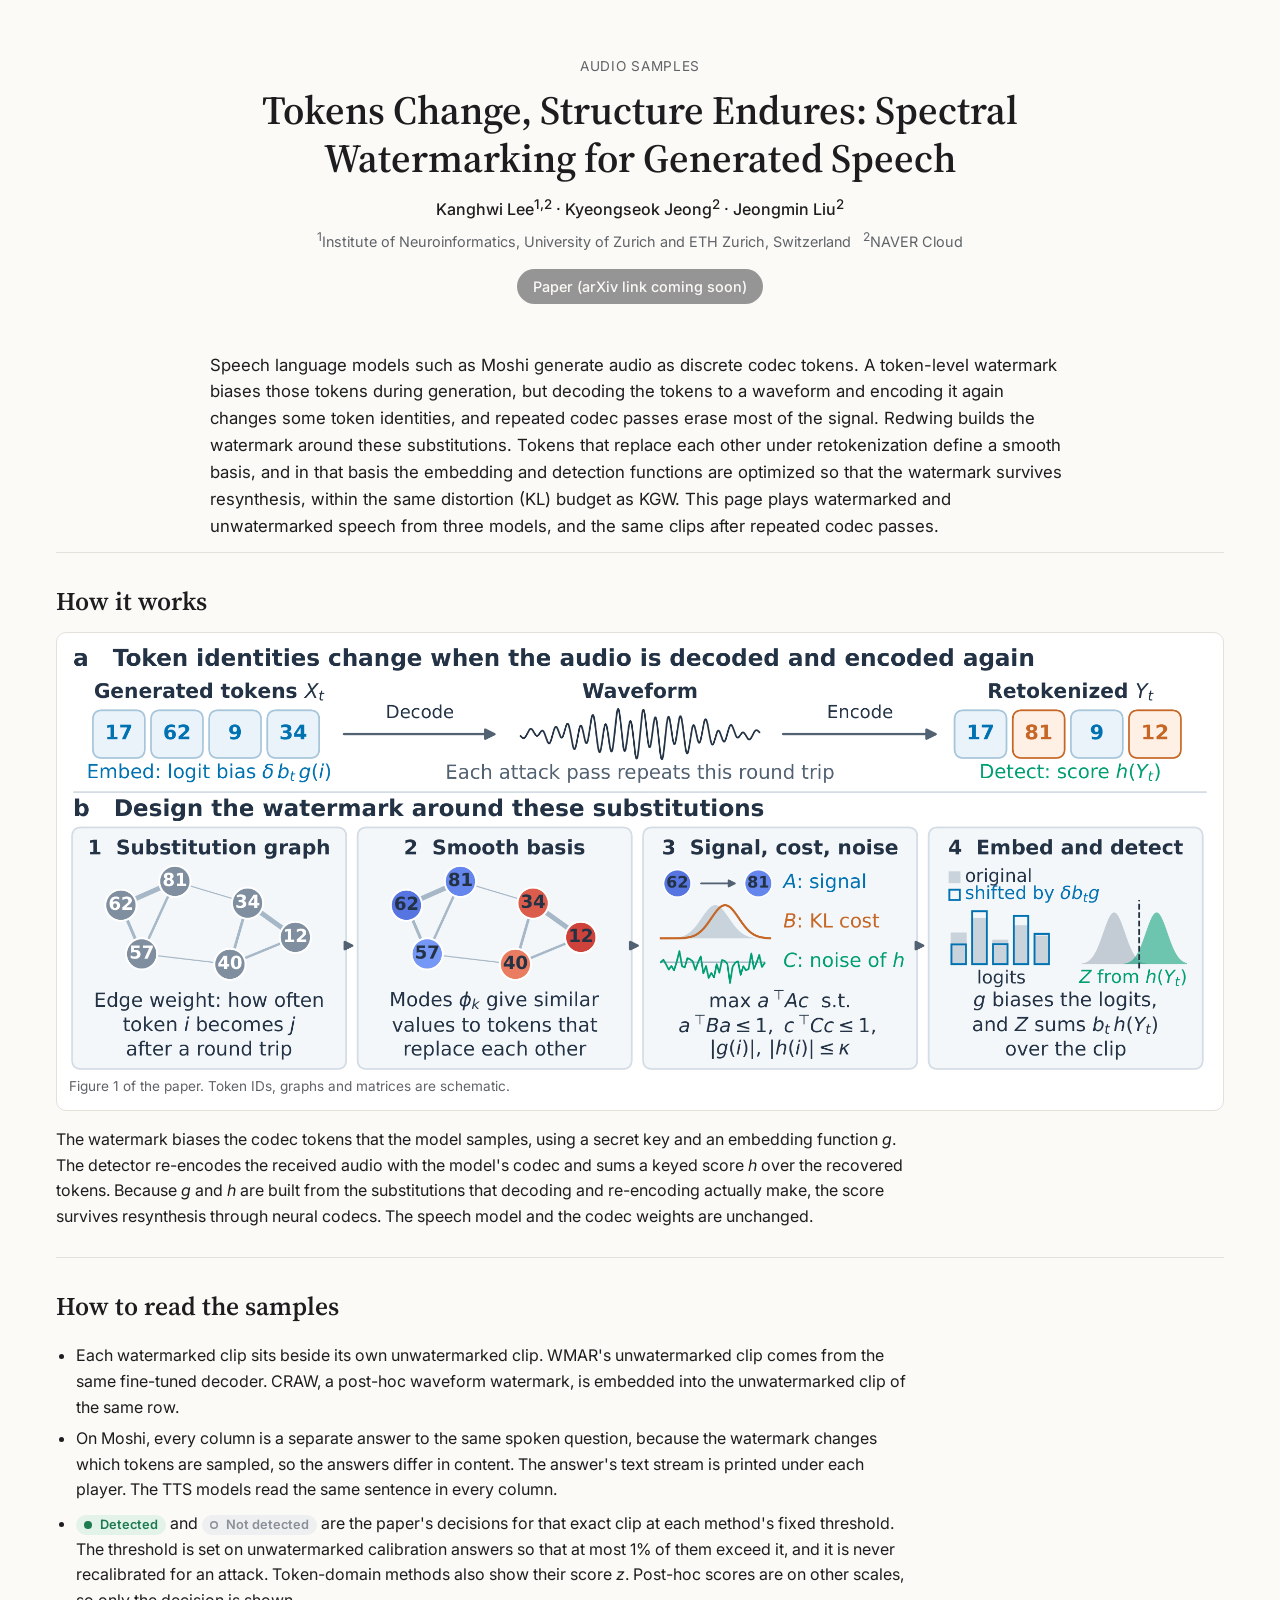
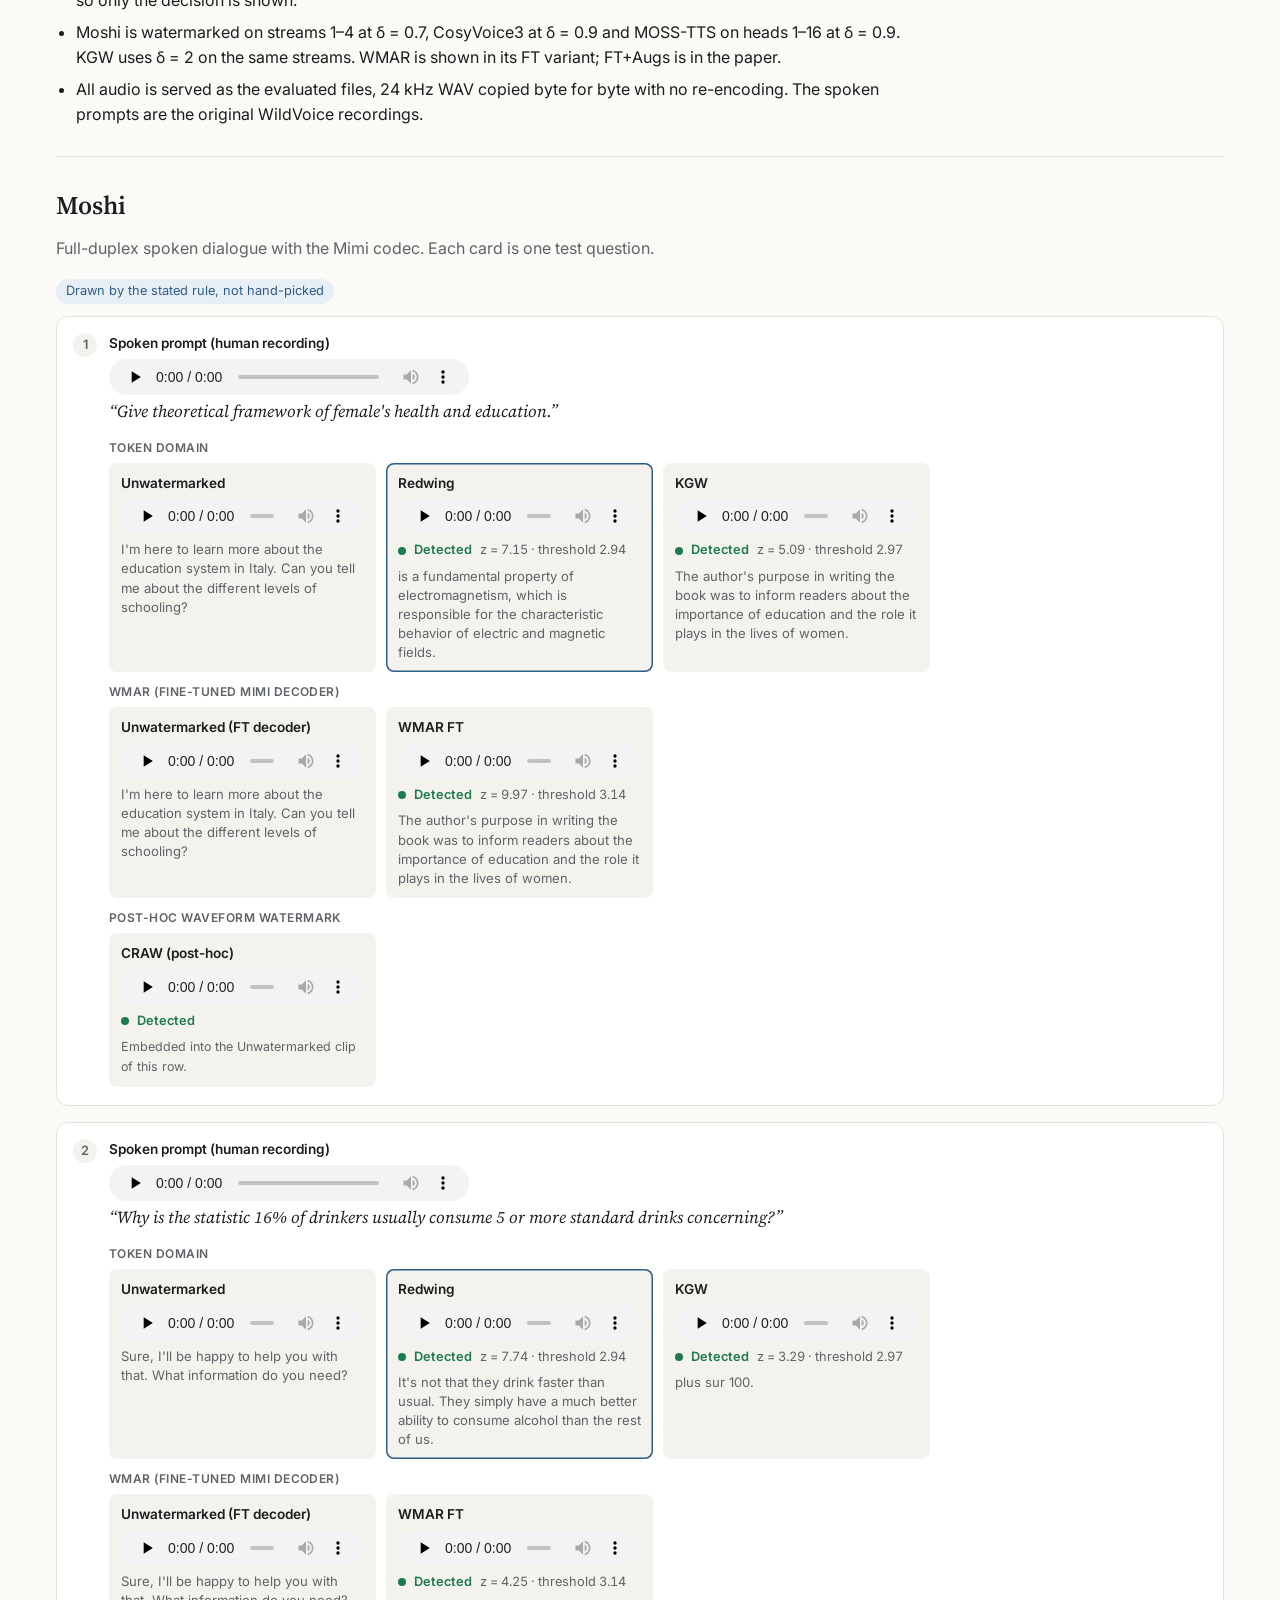
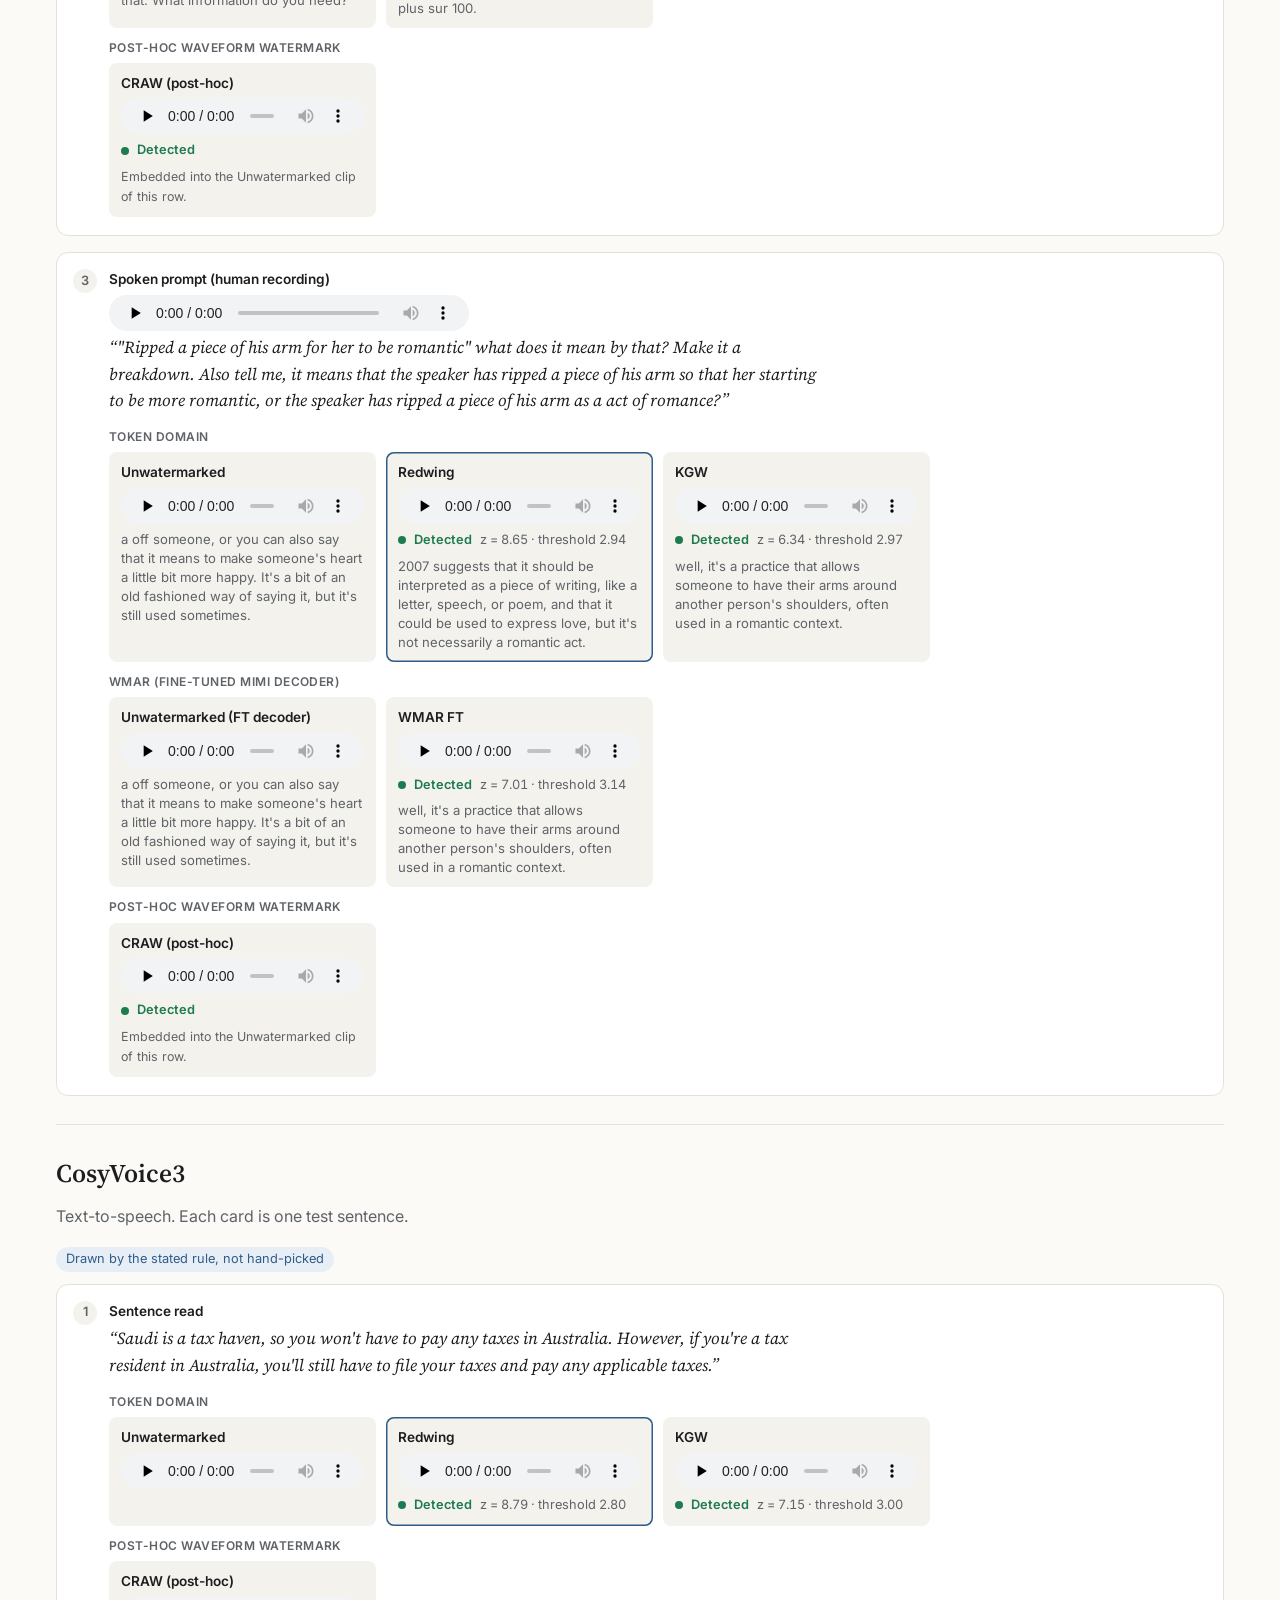
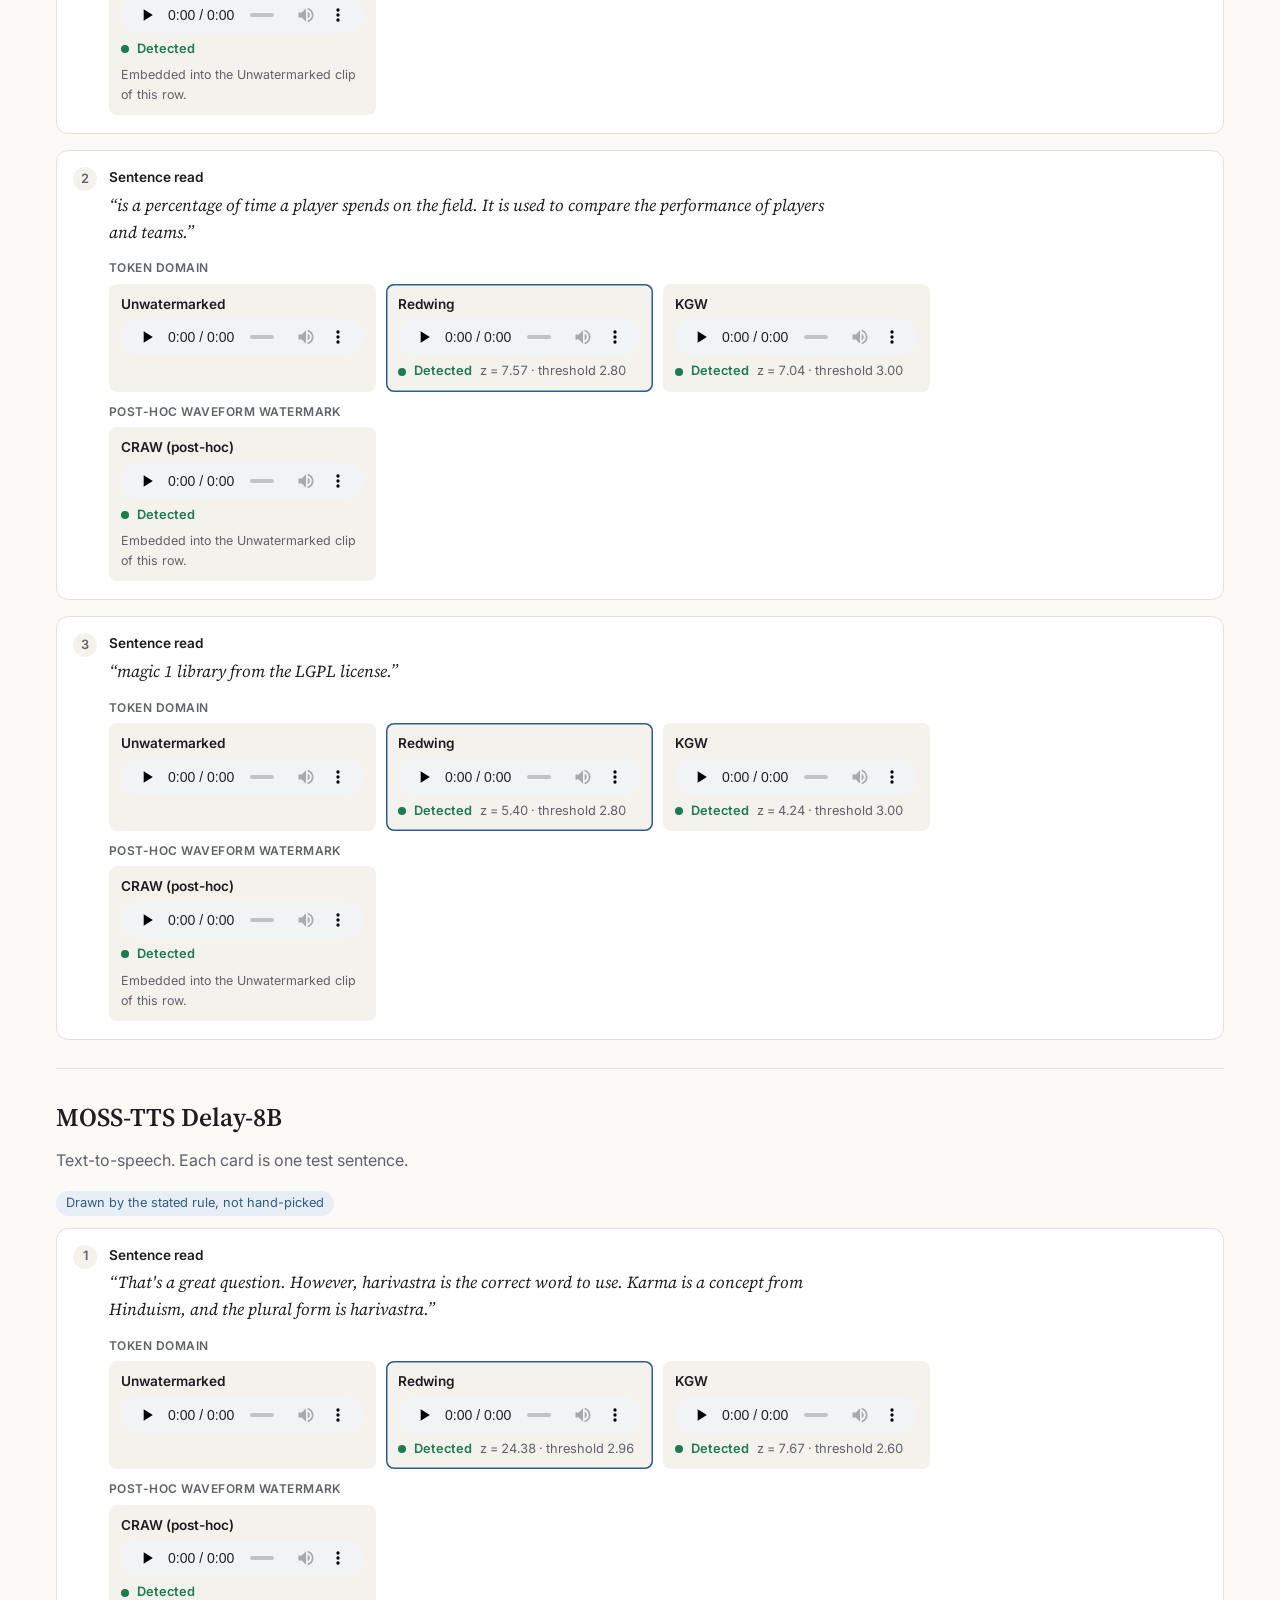
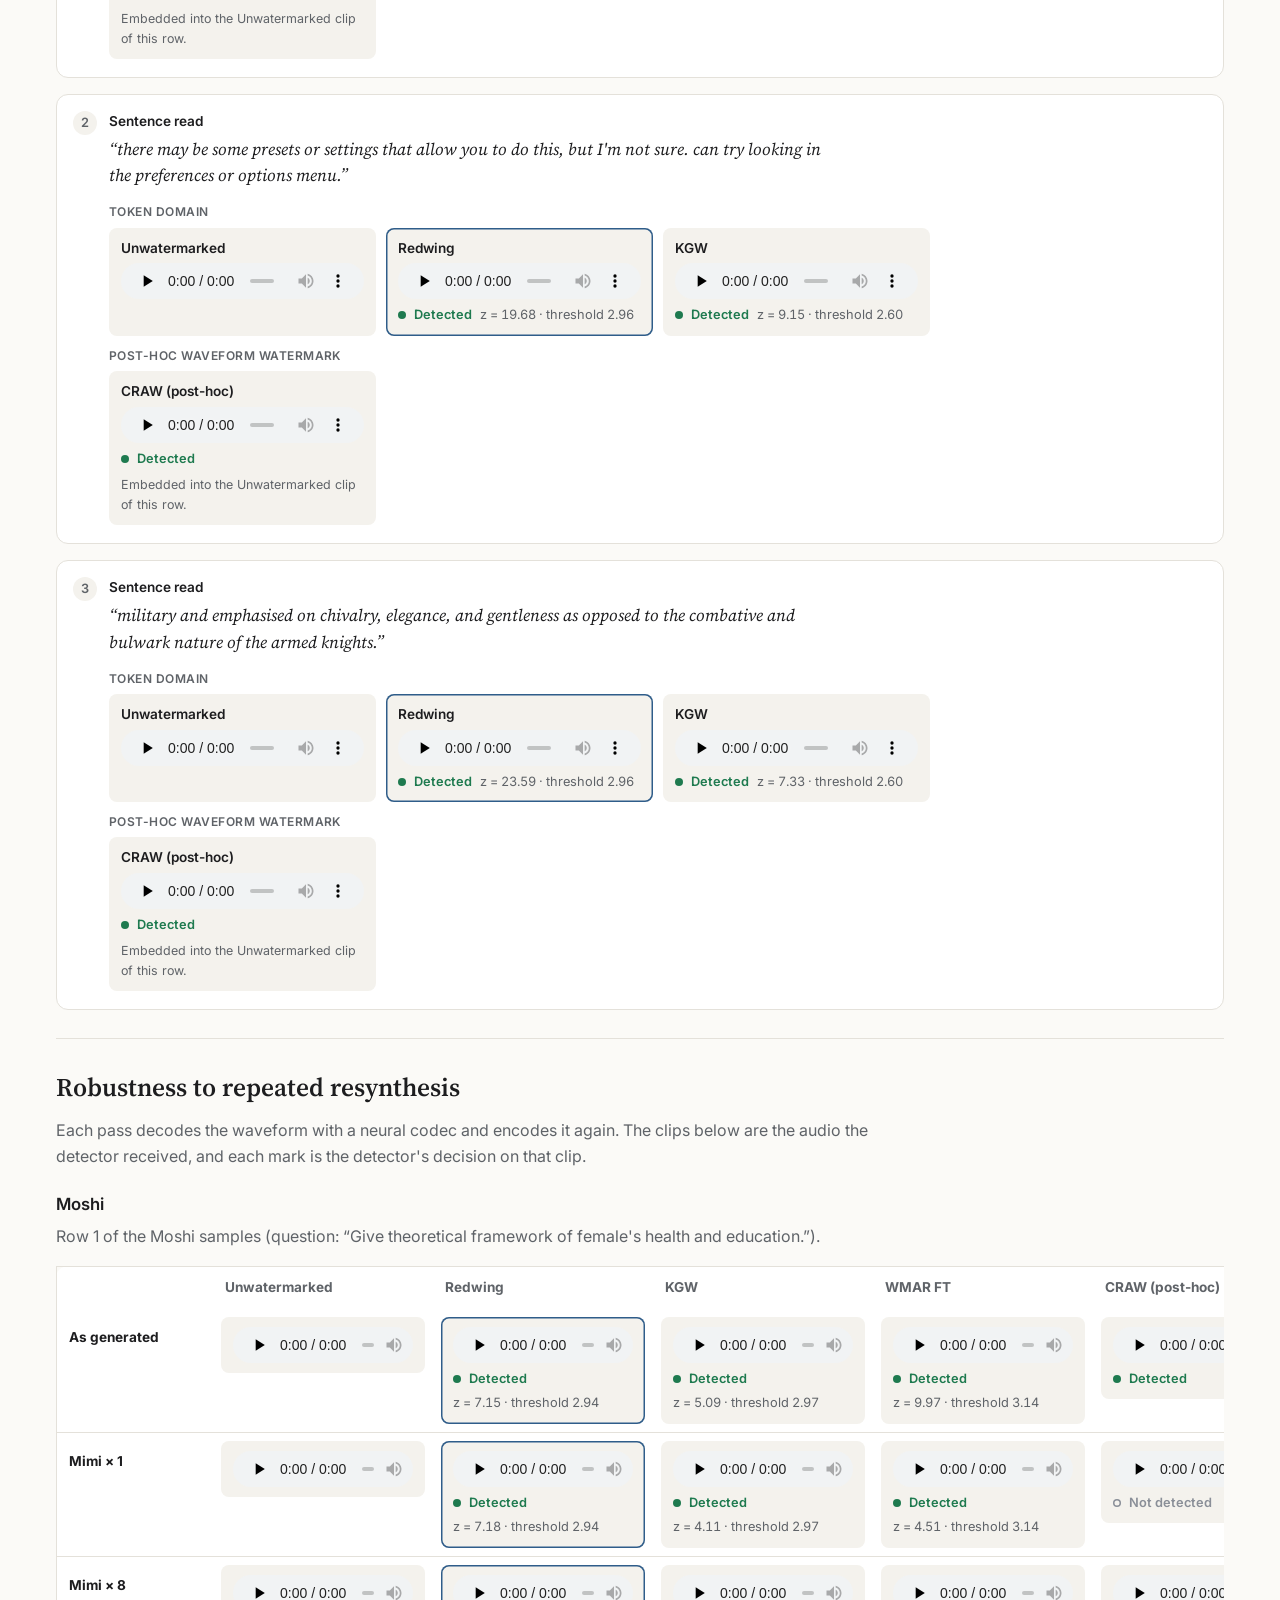
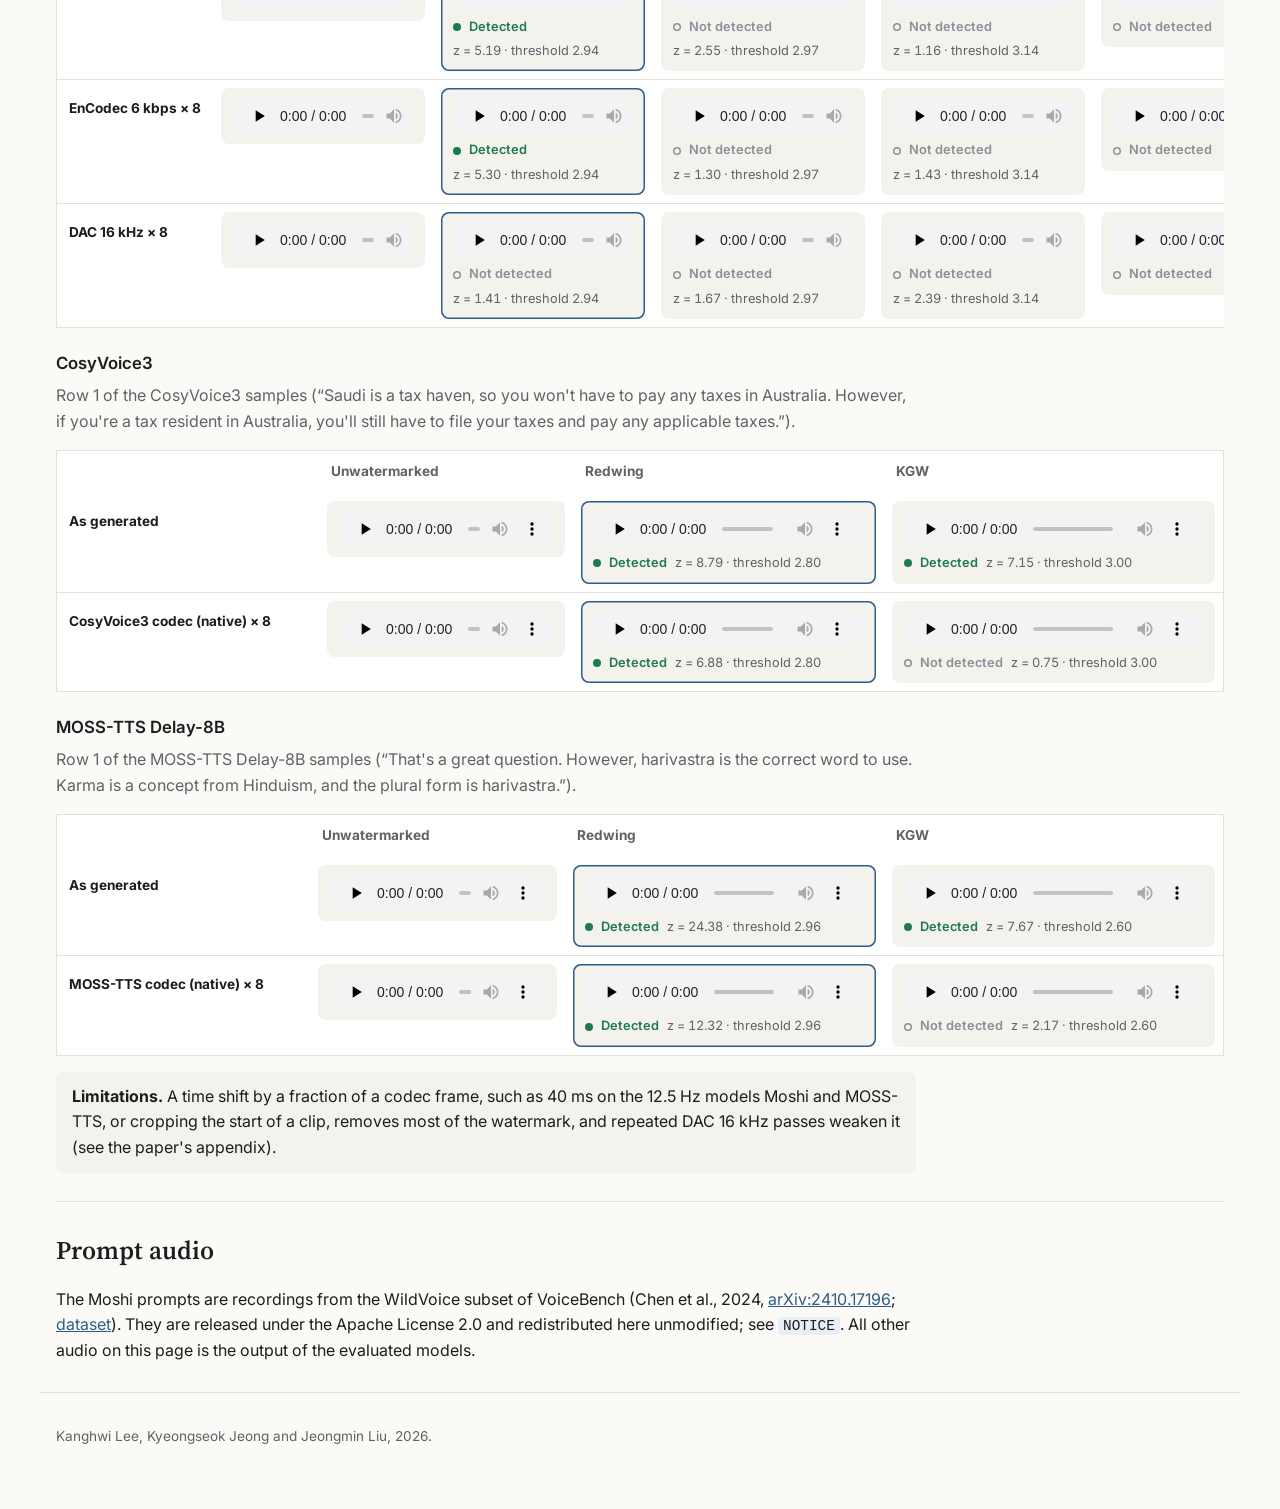
==== commit c1ddb8b5: "Update index.html" ====
--- a/index.html
+++ b/index.html
@@ -106,5 +106,6 @@
 <footer>
   <p>Kanghwi Lee, Kyeongseok Jeong and Jeongmin Liu, 2026.</p>
 </footer>
+  <!-- Cloudflare Web Analytics --><script type='module' src='https://static.cloudflareinsights.com/beacon.min.js' data-cf-beacon='{"token": "b7bb6f68be64476eaa85d7e9c7c9155c"}'></script><!-- End Cloudflare Web Analytics -->
 </body>
 </html>
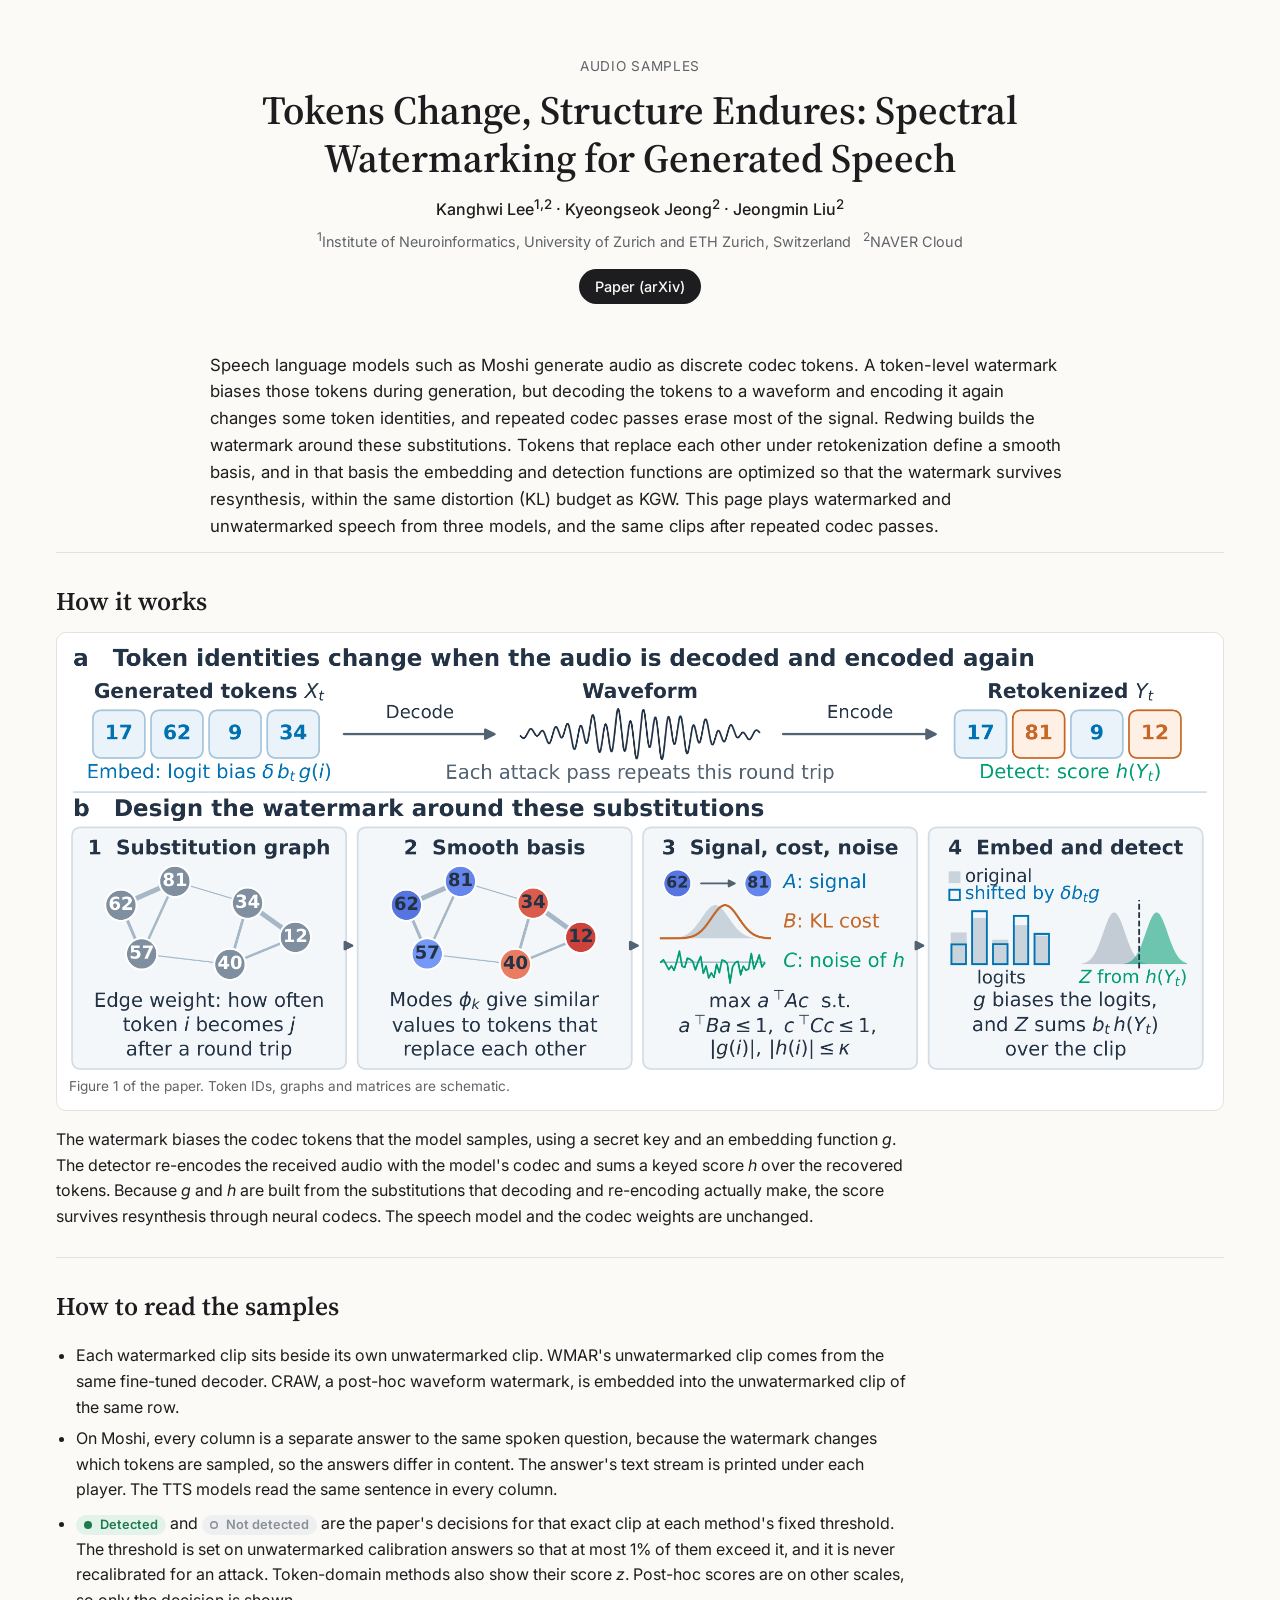
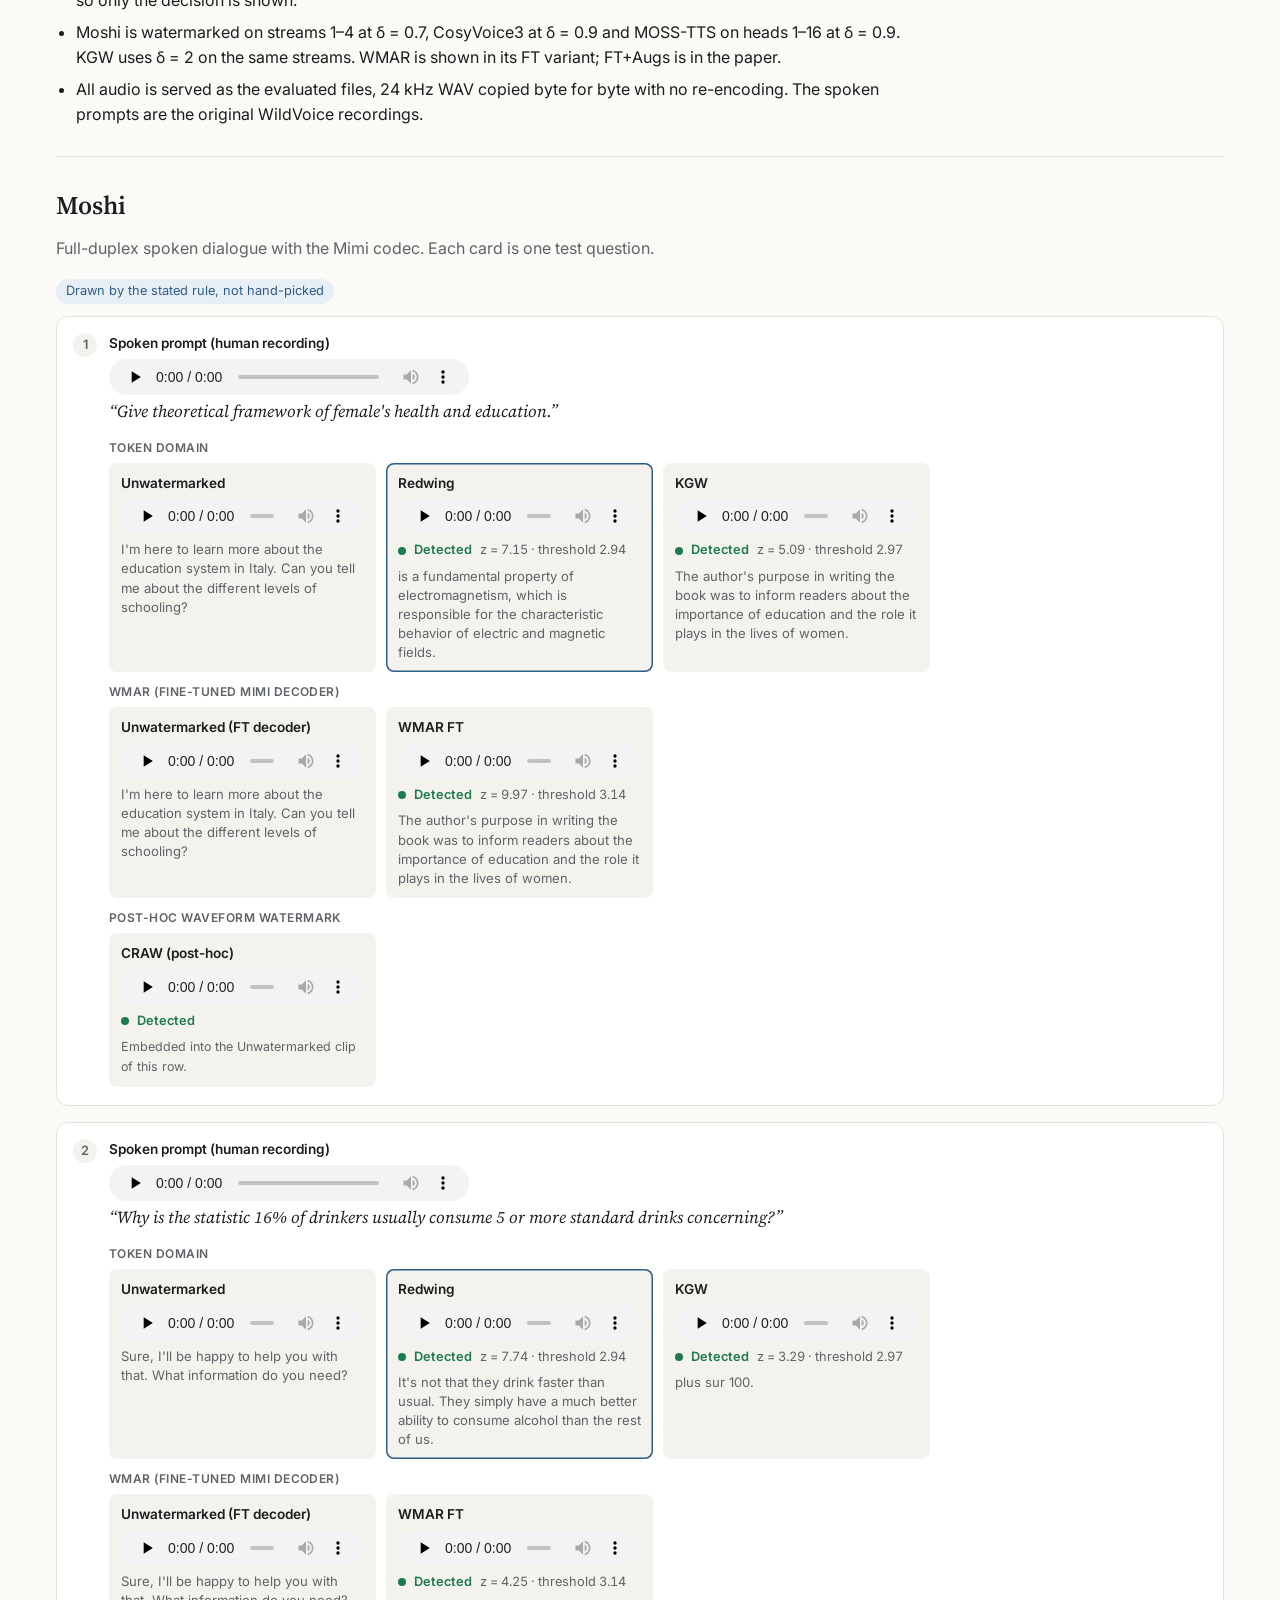
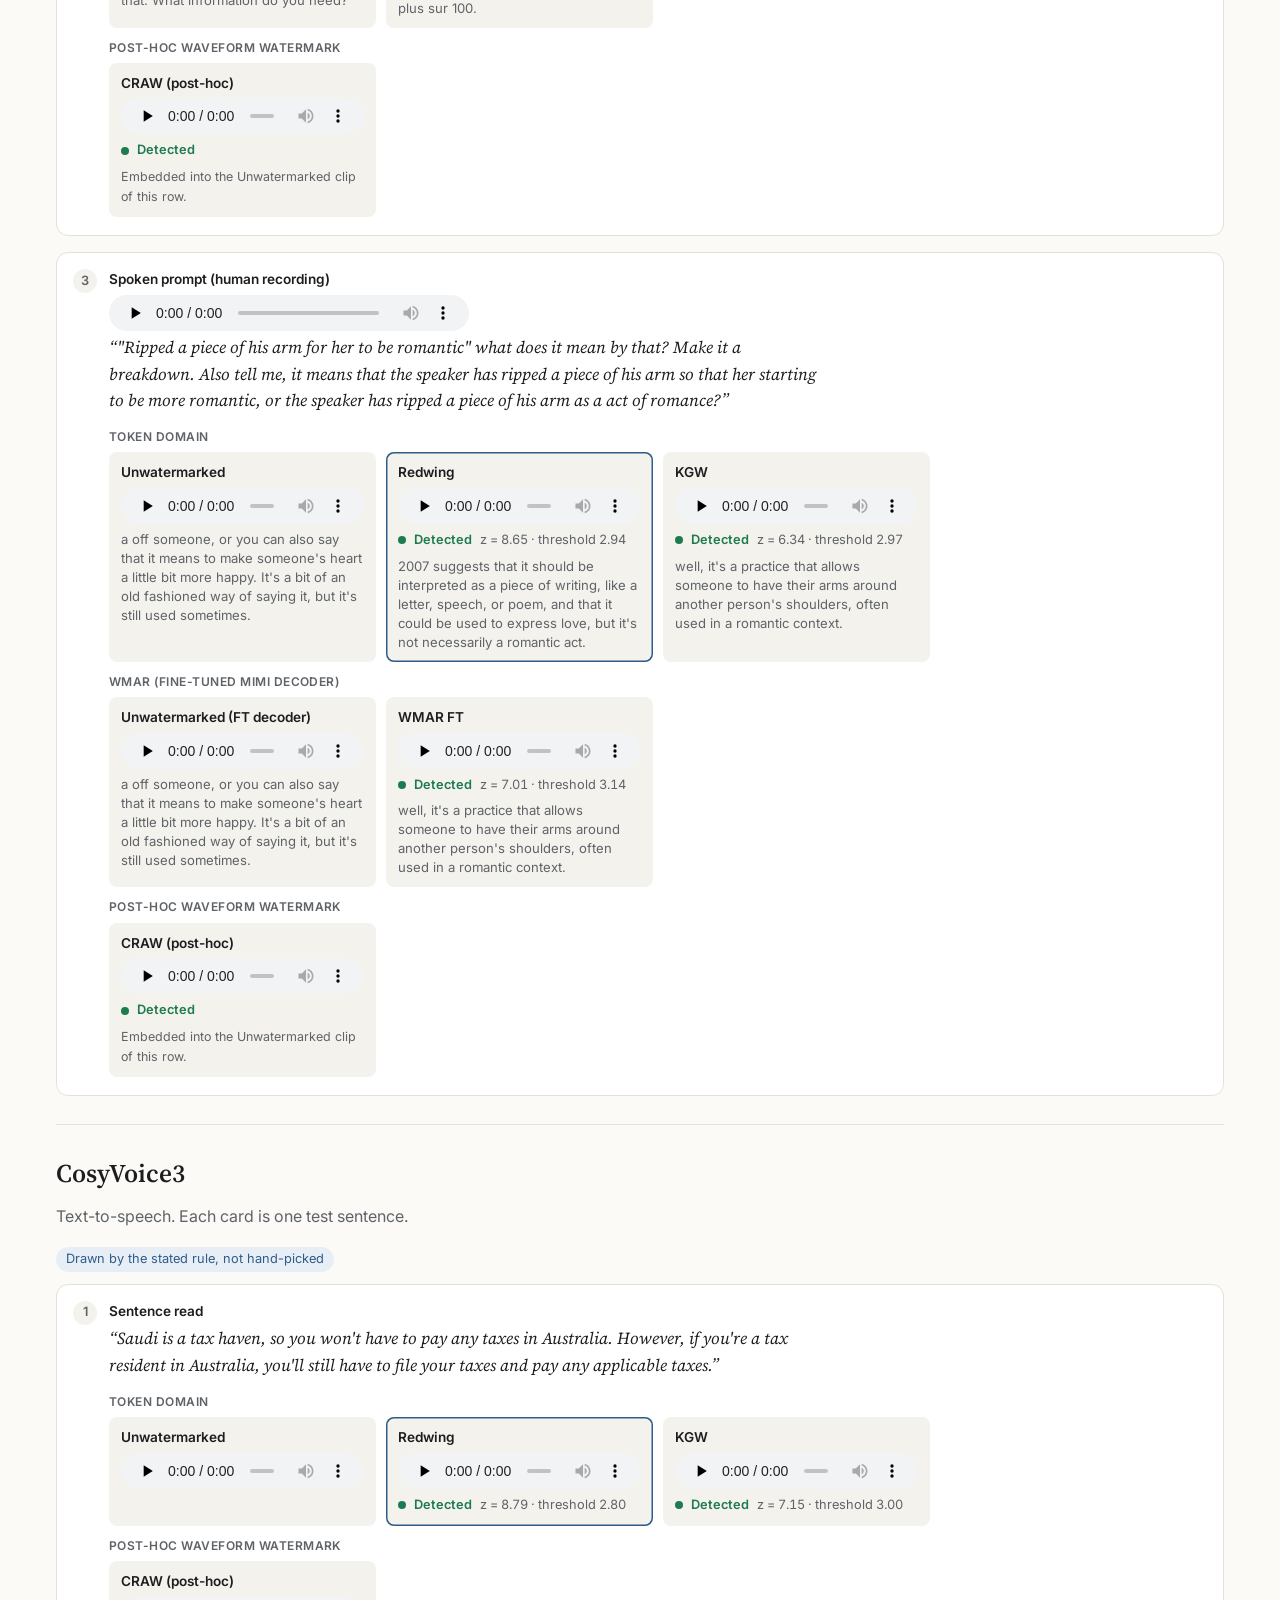
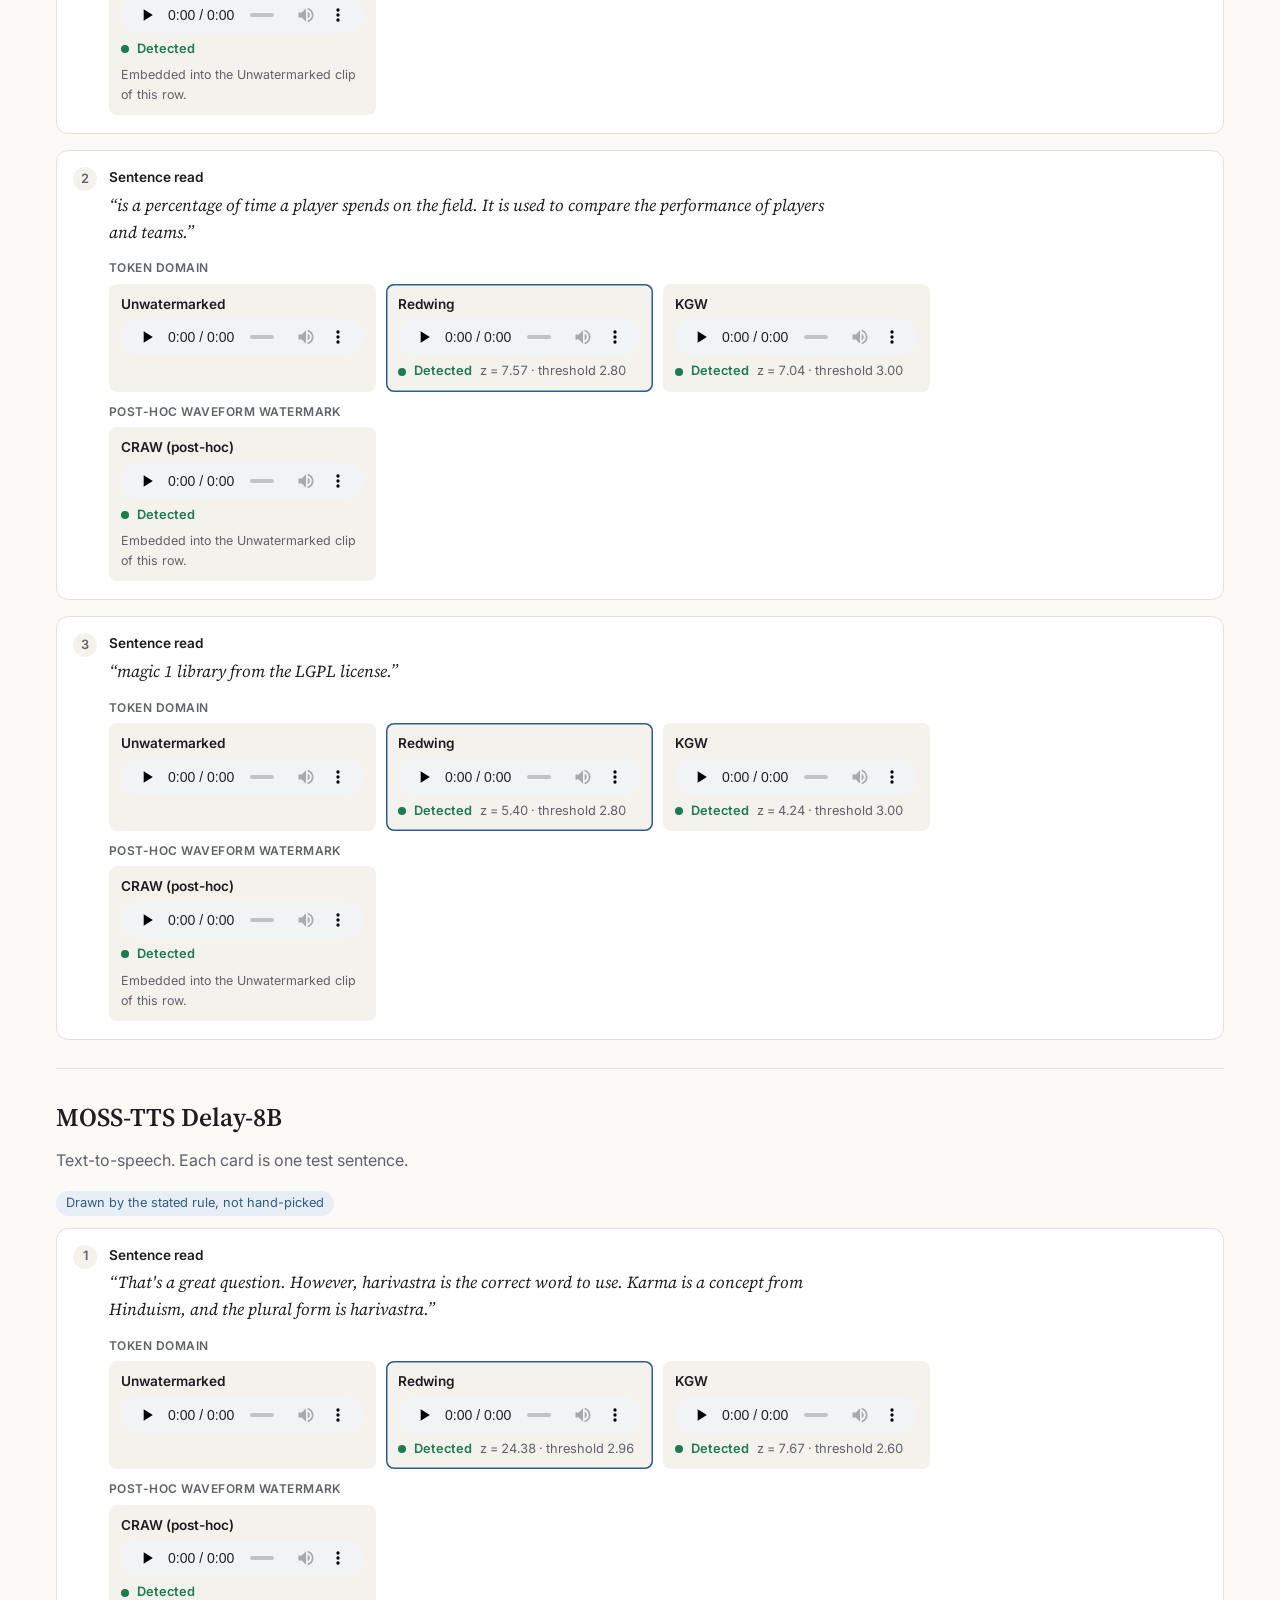
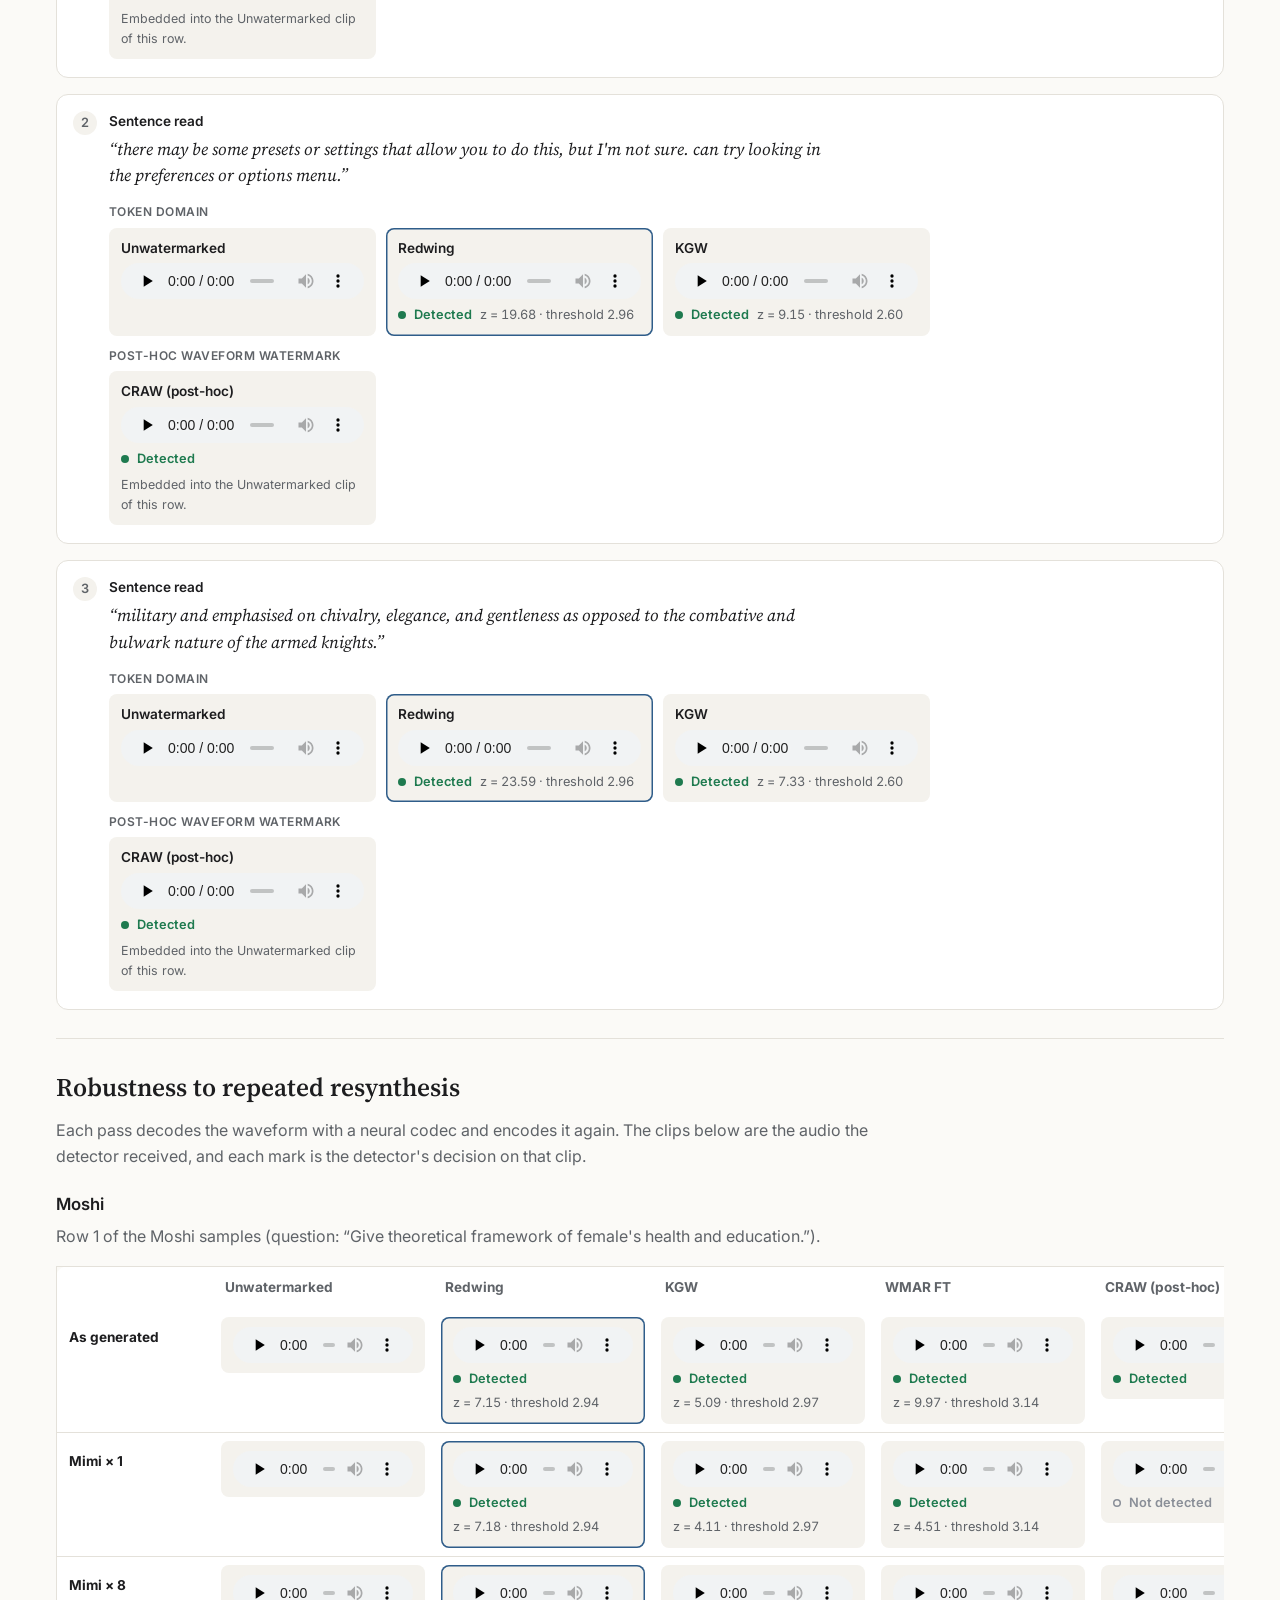
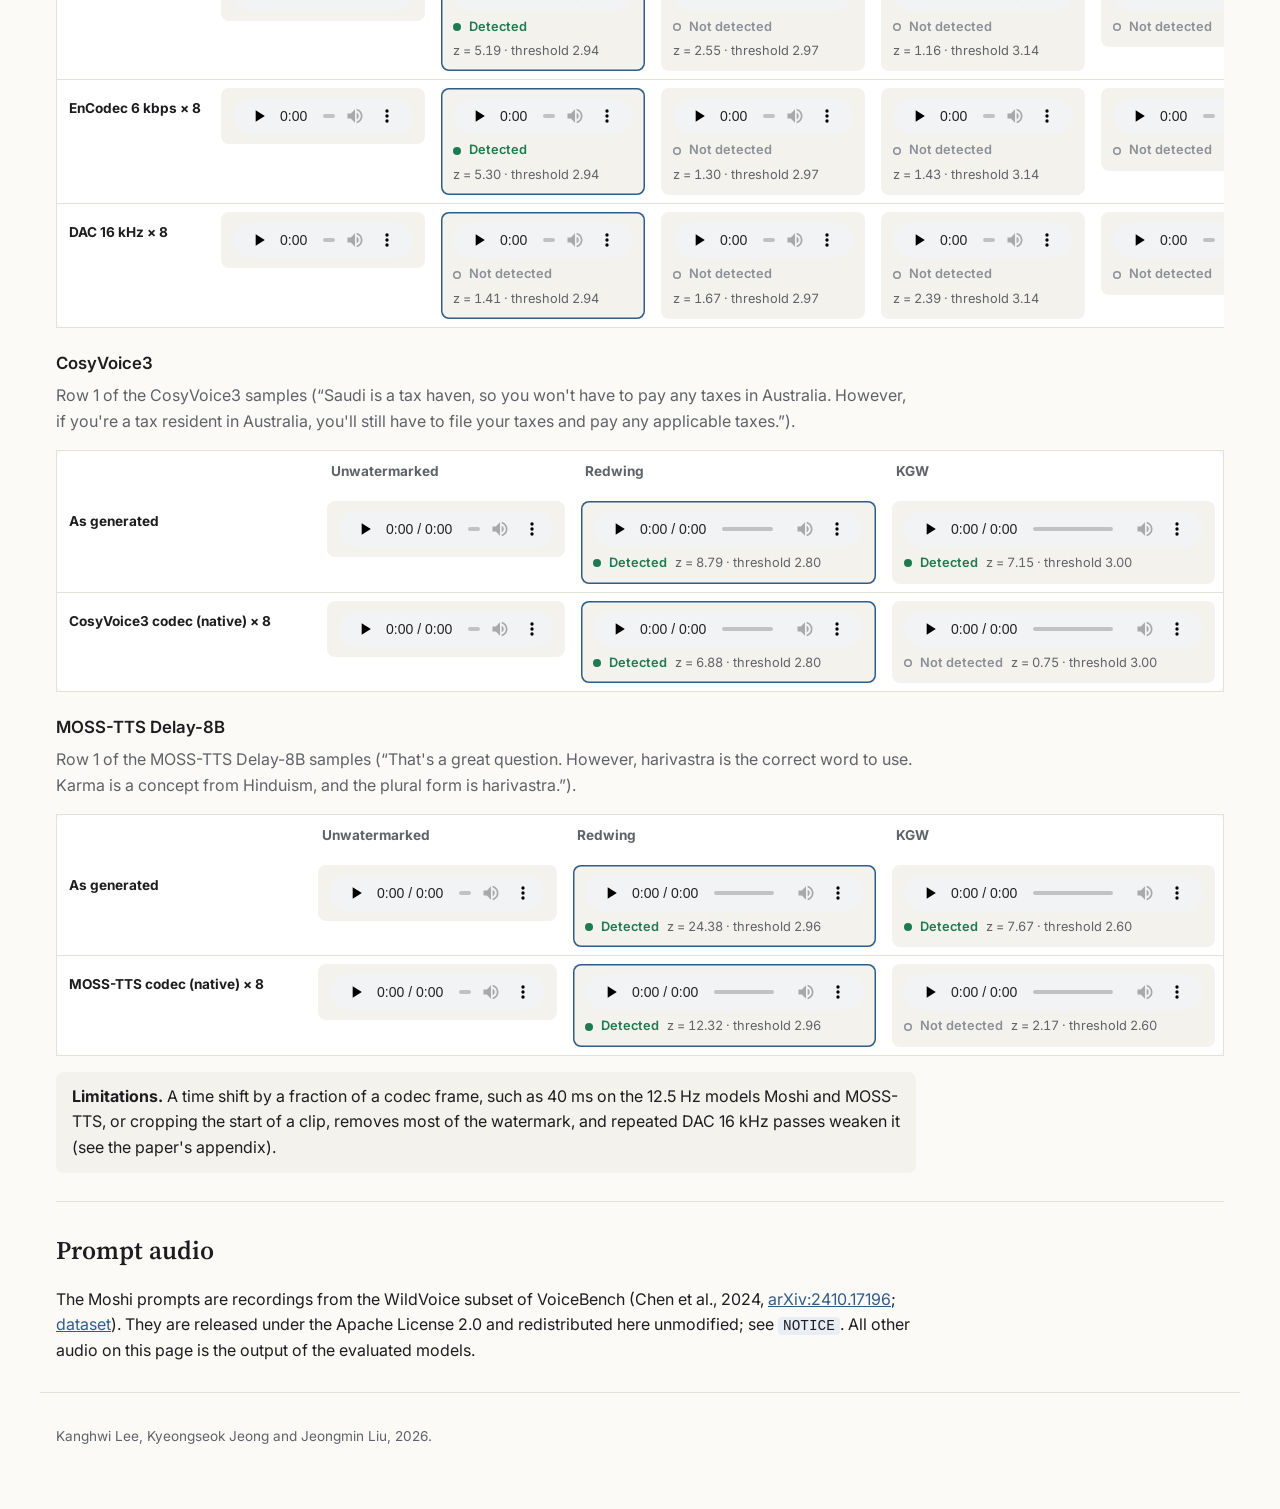
==== commit c4df8277: "Update index.html with arXiv link" ====
--- a/index.html
+++ b/index.html
@@ -15,7 +15,11 @@
   <h1>Tokens Change, Structure Endures: Spectral Watermarking for Generated Speech</h1>
   <p class="authors">Kanghwi Lee<sup>1,2</sup> · Kyeongseok Jeong<sup>2</sup> · Jeongmin Liu<sup>2</sup></p>
   <p class="affil"><sup>1</sup>Institute of Neuroinformatics, University of Zurich and ETH Zurich, Switzerland &nbsp; <sup>2</sup>NAVER Cloud</p>
-  <nav class="links"><span class="btn disabled">Paper (arXiv link coming soon)</span></nav>
+  <nav class="links">
+  <a class="btn" href="https://arxiv.org/abs/2609.33774" target="_blank" rel="noopener noreferrer">
+    Paper (arXiv)
+  </a>
+</nav>
 </header>
 
 <main>
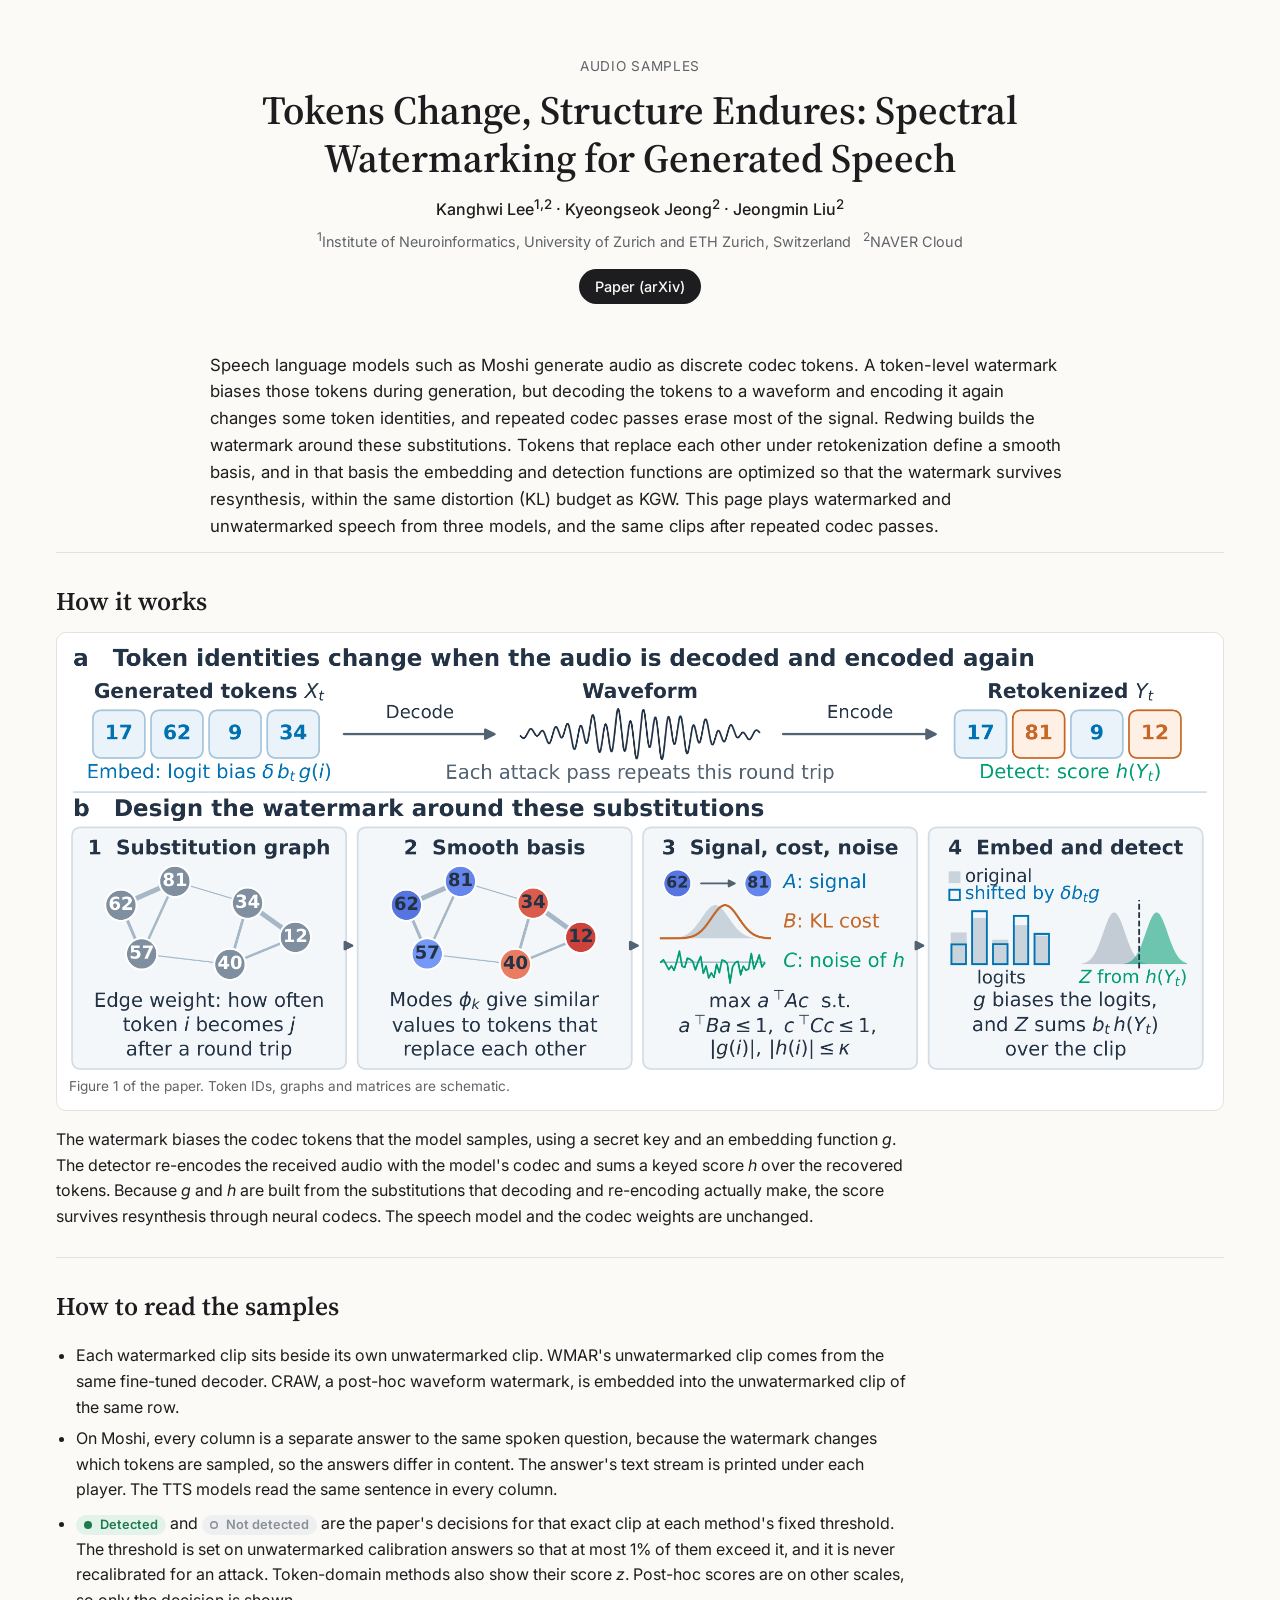
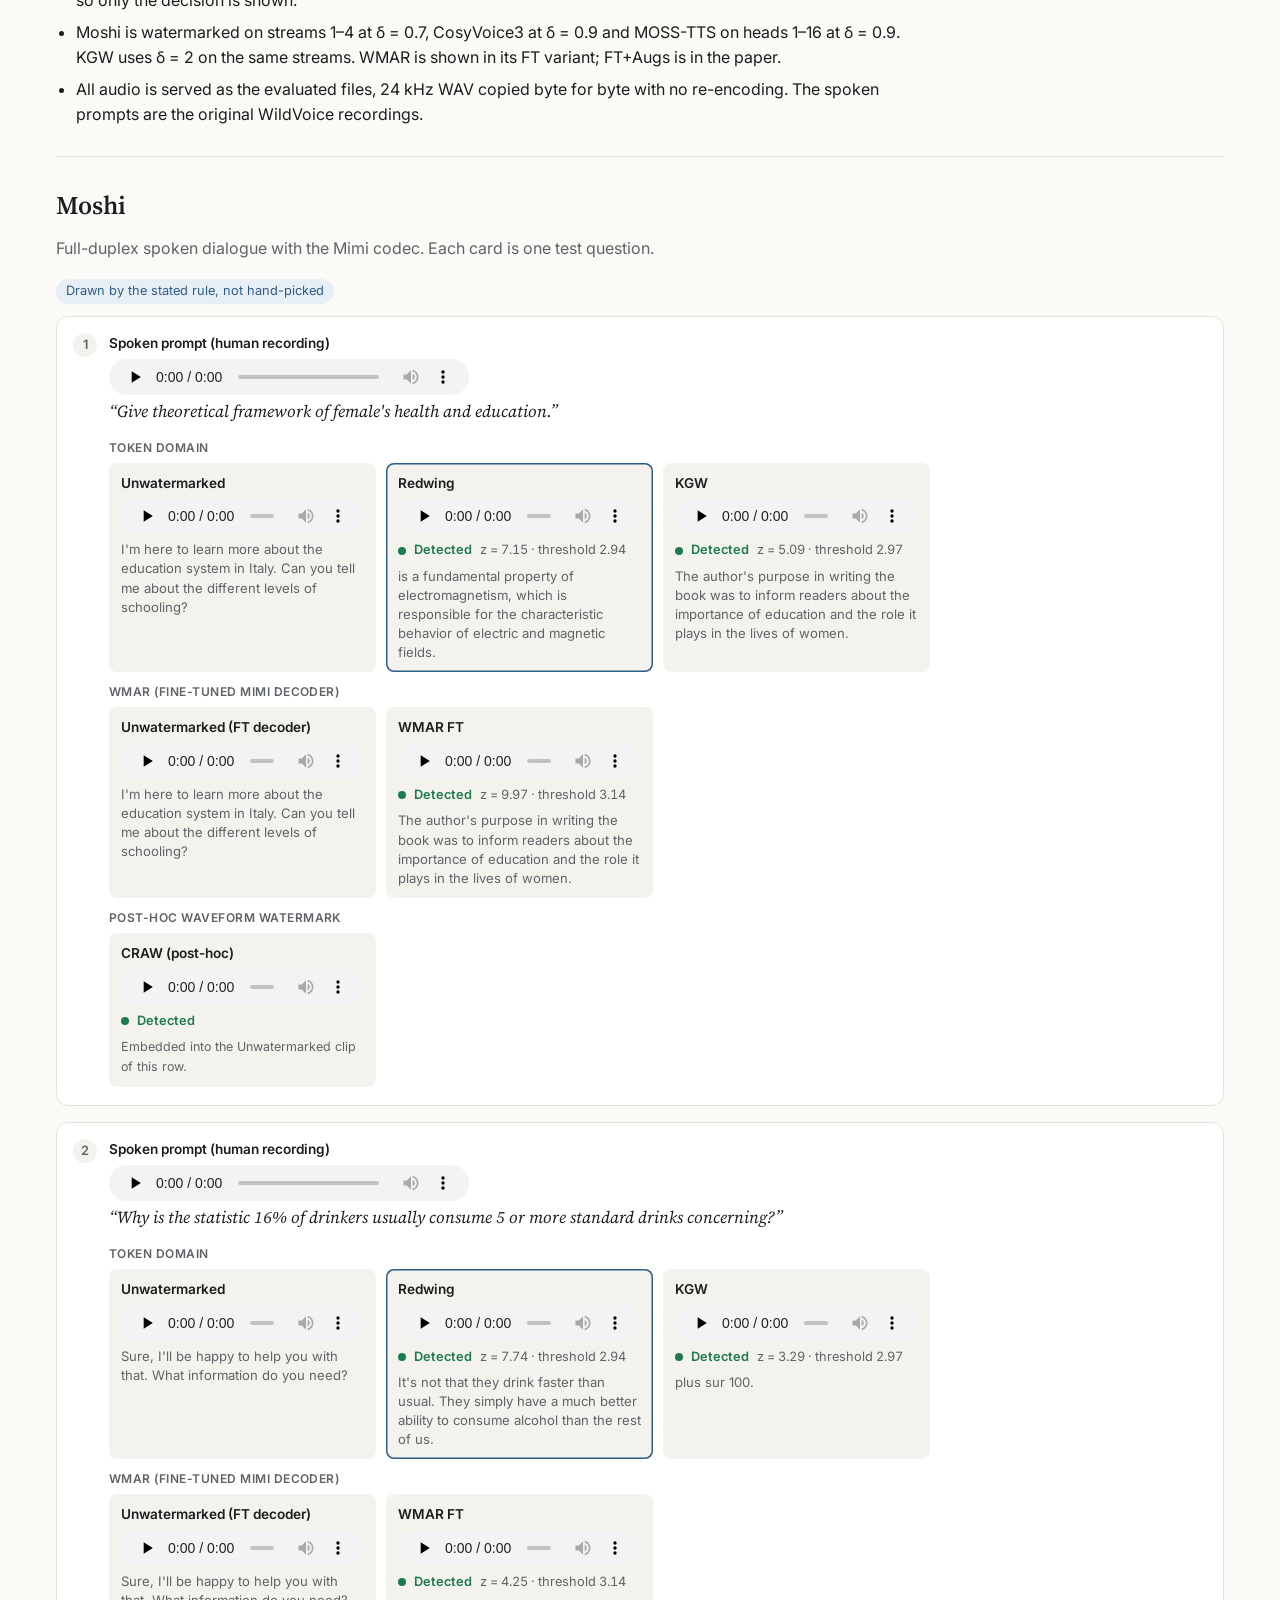
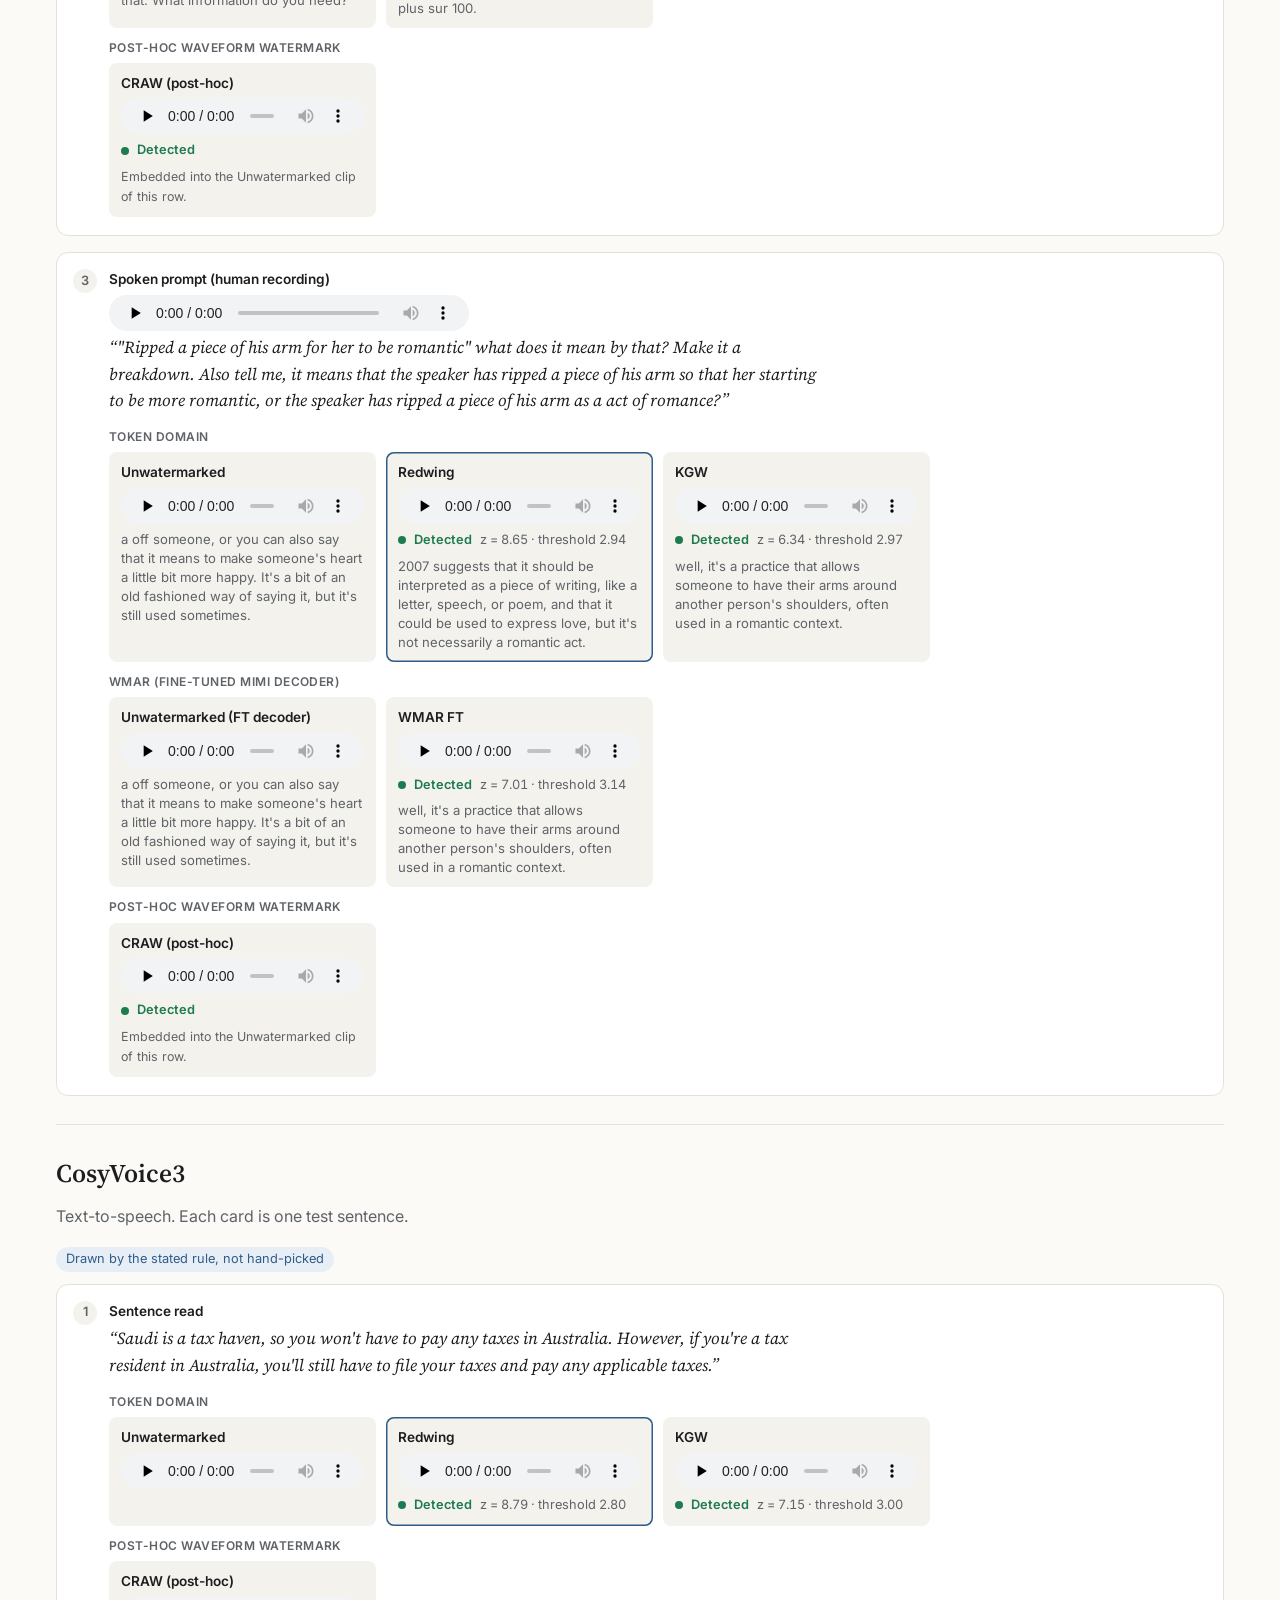
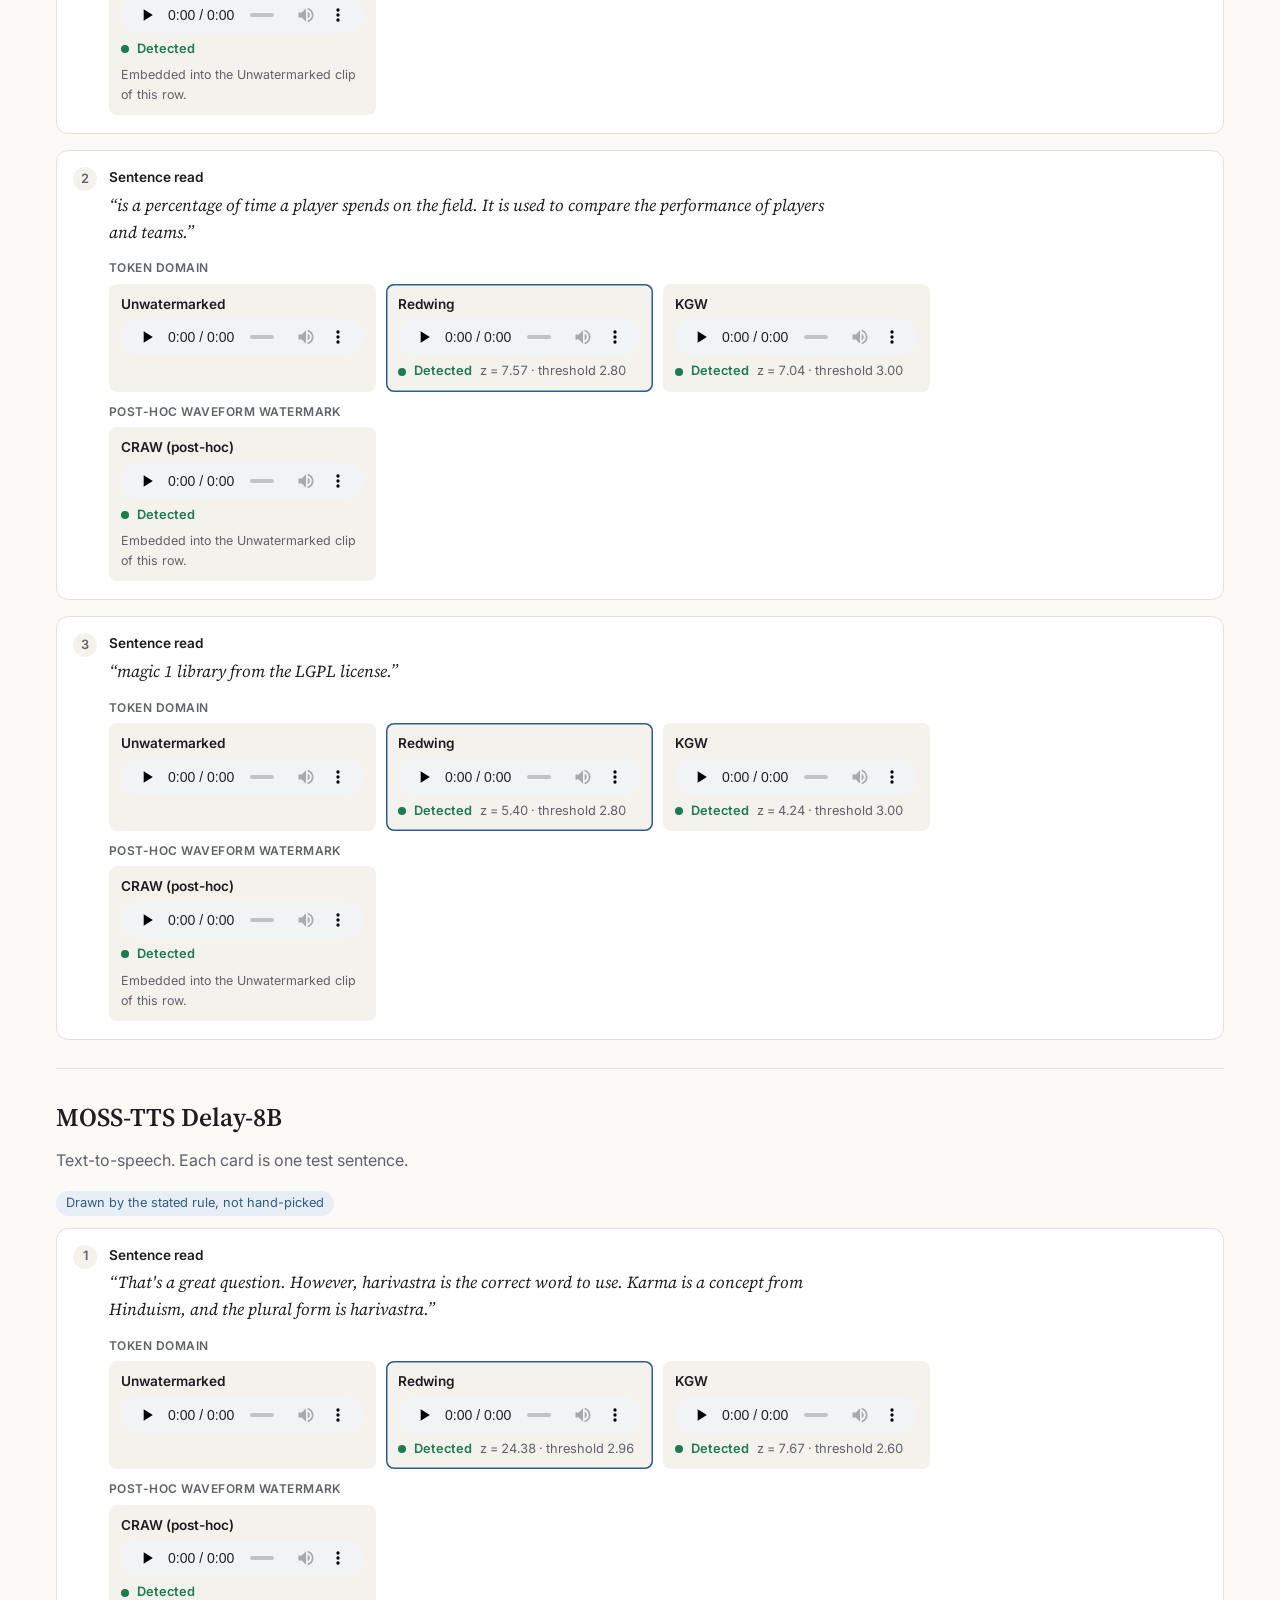
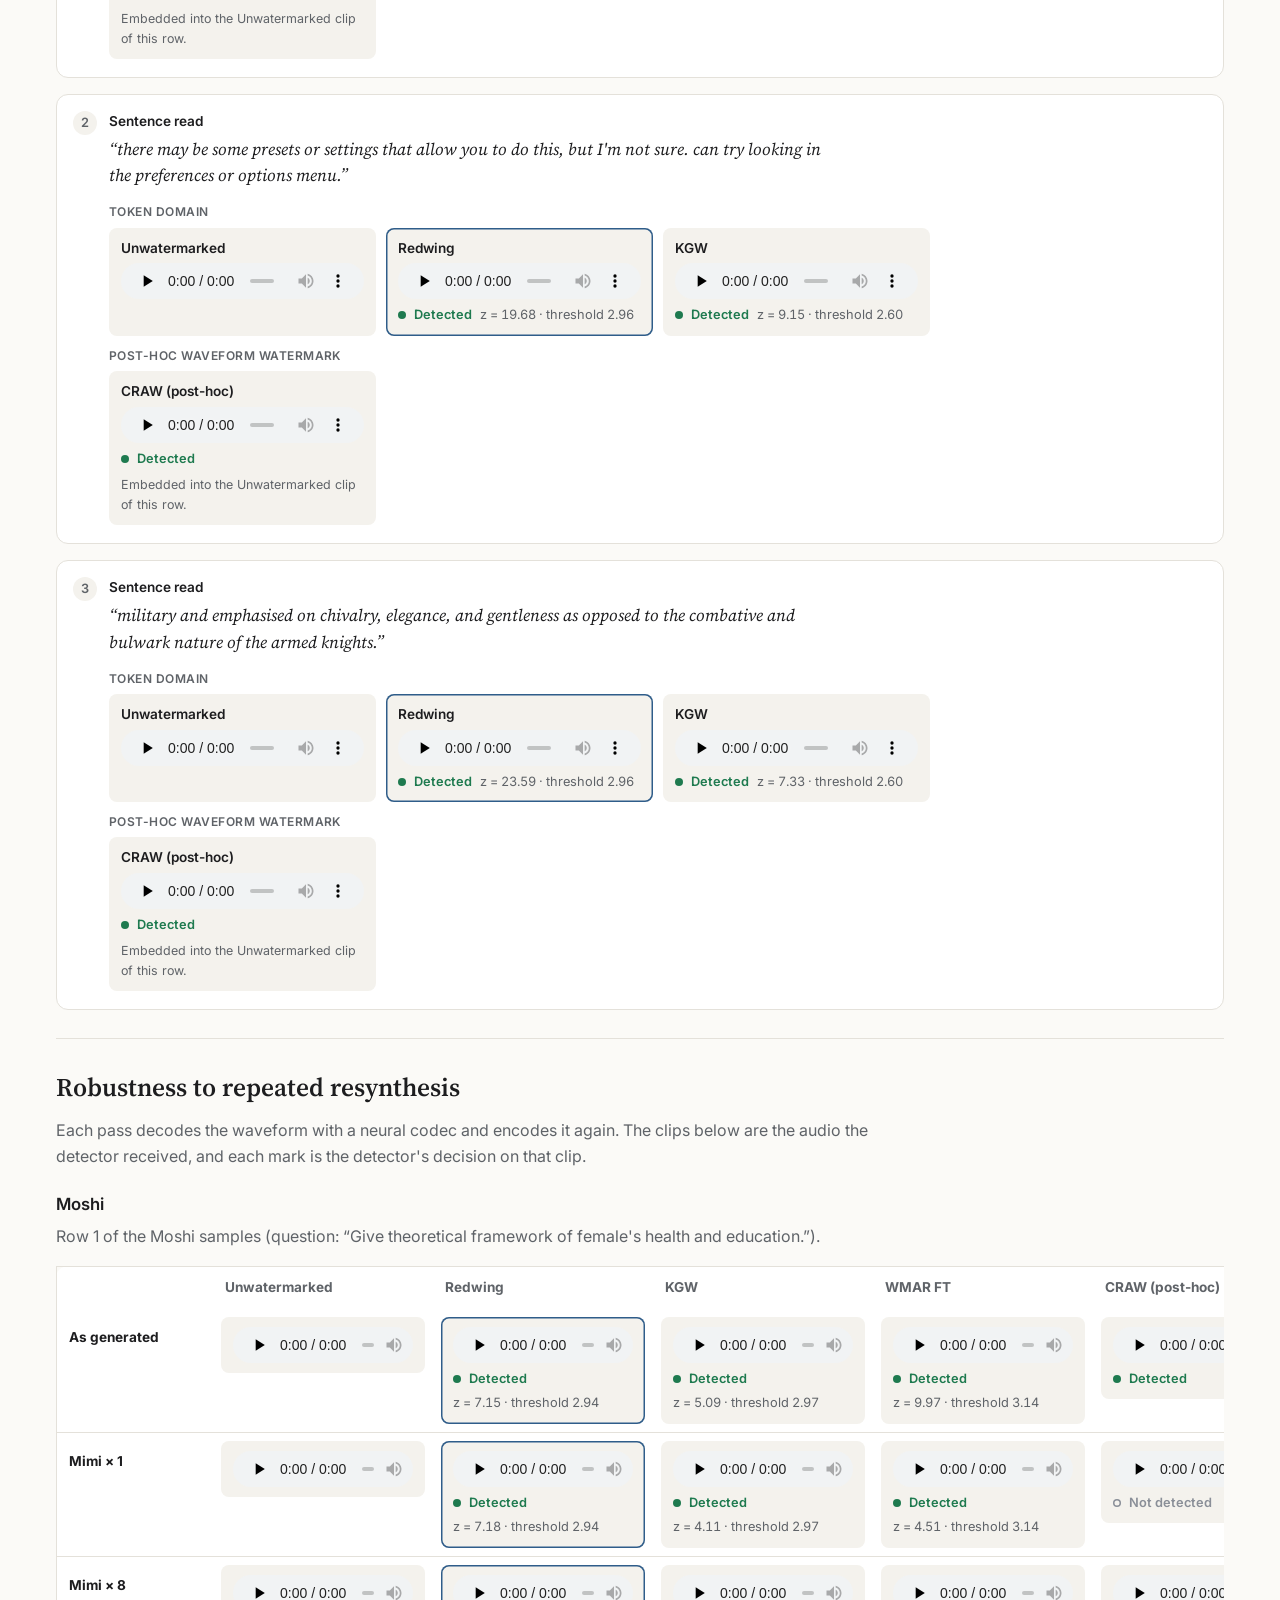
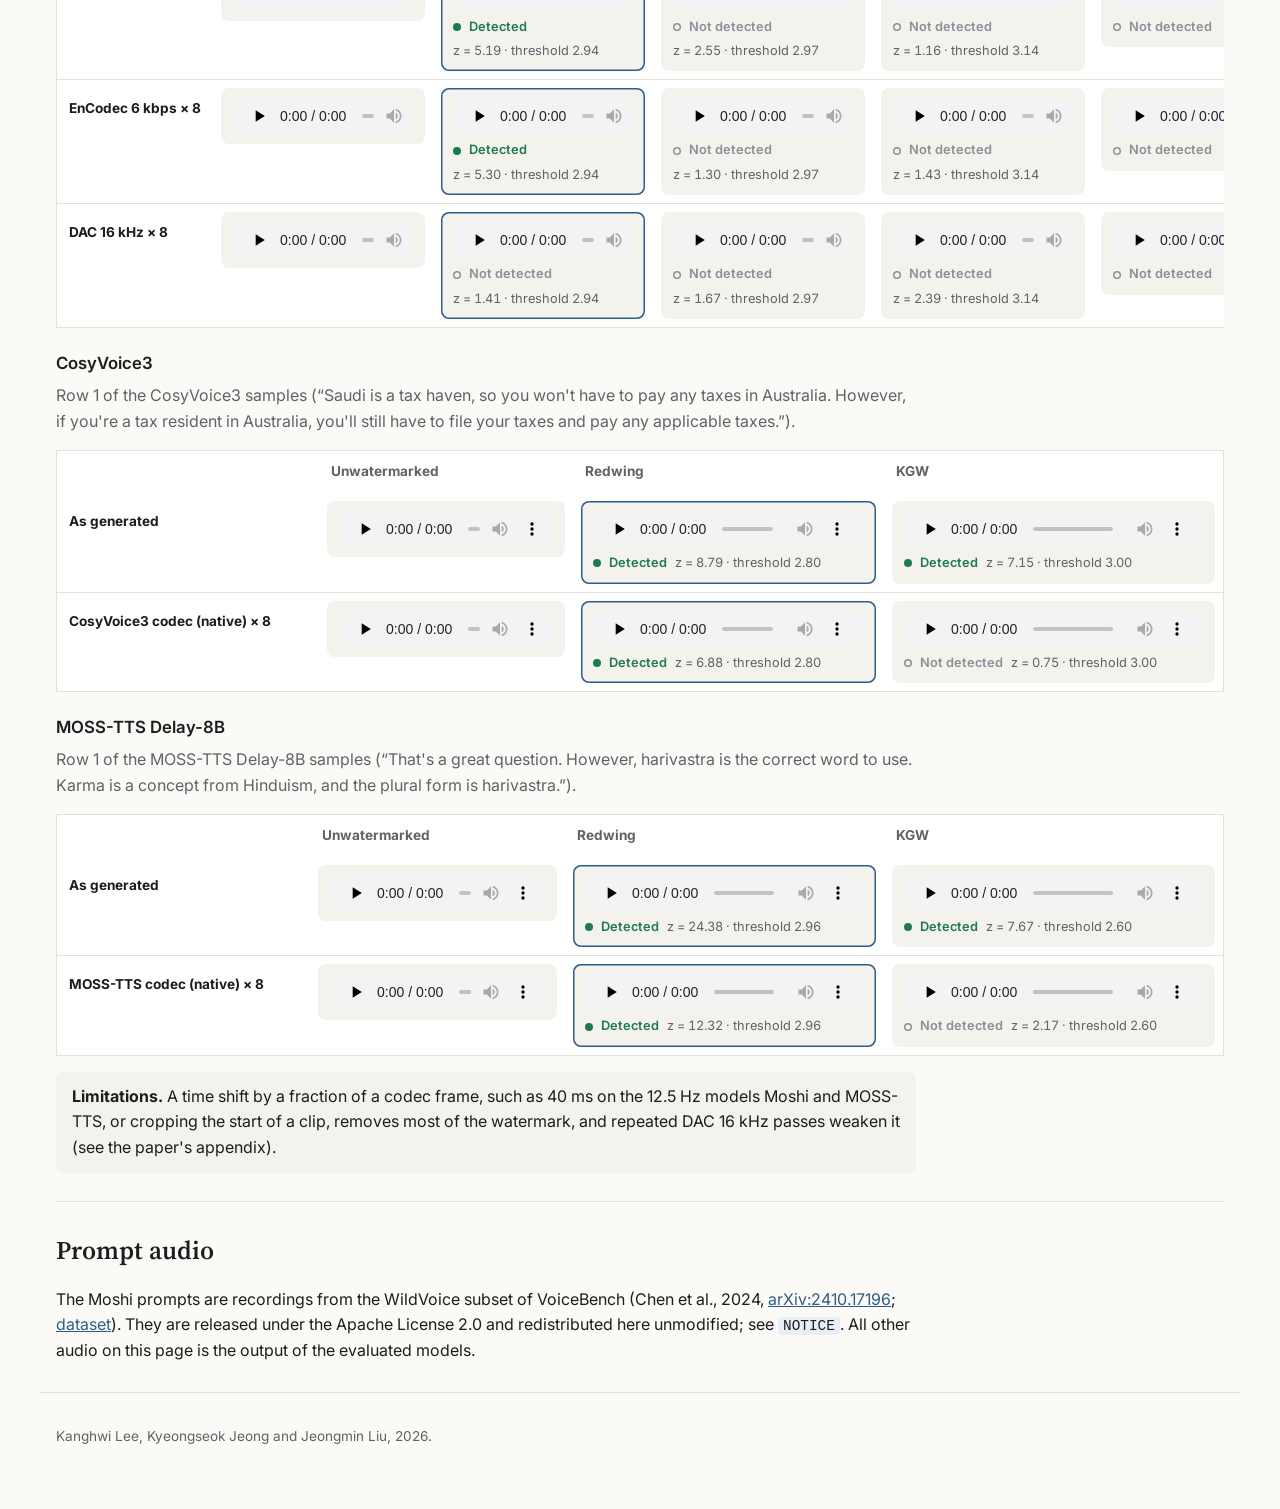
==== commit e2020480: "Update index.html" ====
--- a/index.html
+++ b/index.html
@@ -110,6 +110,6 @@
 <footer>
   <p>Kanghwi Lee, Kyeongseok Jeong and Jeongmin Liu, 2026.</p>
 </footer>
-  <!-- Cloudflare Web Analytics --><script type='module' src='https://static.cloudflareinsights.com/beacon.min.js' data-cf-beacon='{"token": "b7bb6f68be64476eaa85d7e9c7c9155c"}'></script><!-- End Cloudflare Web Analytics -->
+  <!-- Cloudflare Web Analytics --><script type='module' src='https://static.cloudflareinsights.com/beacon.min.js' data-cf-beacon='{"token": "d2621dc79abd4ed28c4be0346bbd7597"}'></script><!-- End Cloudflare Web Analytics -->
 </body>
 </html>
